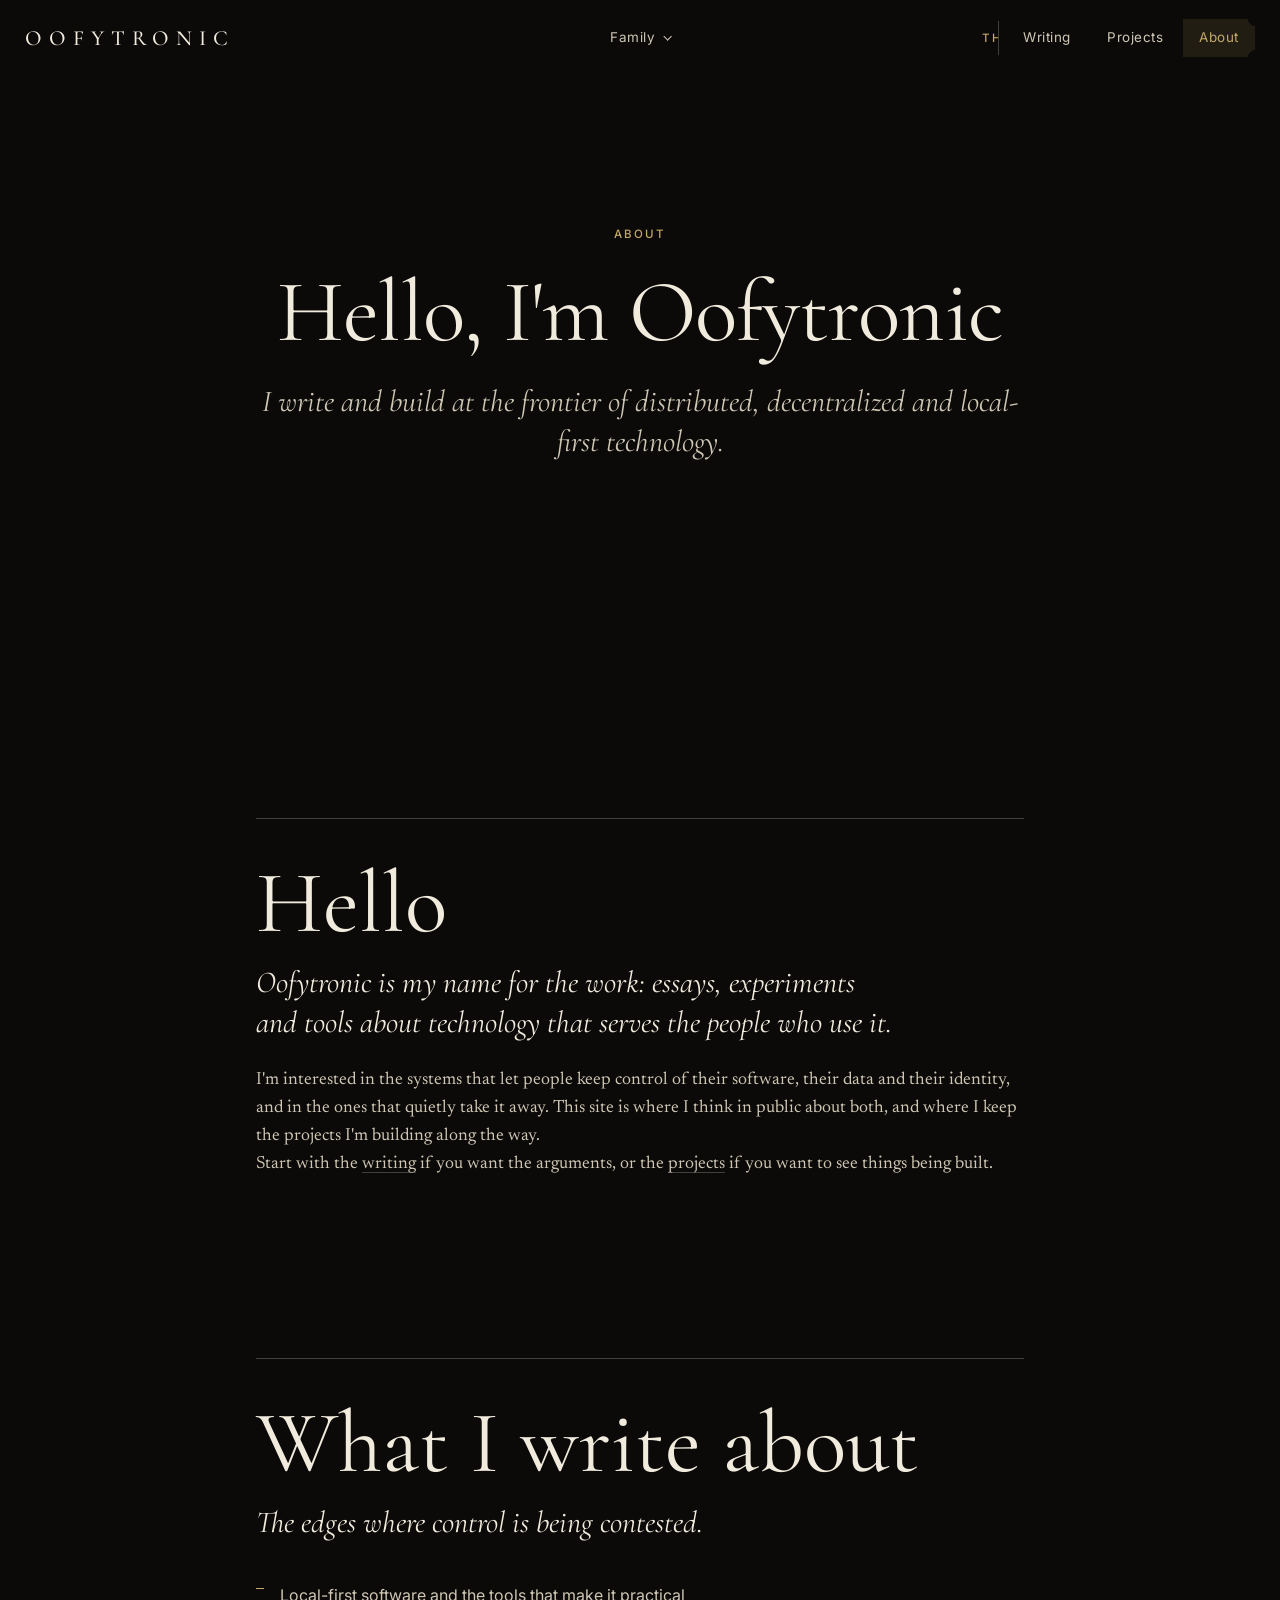
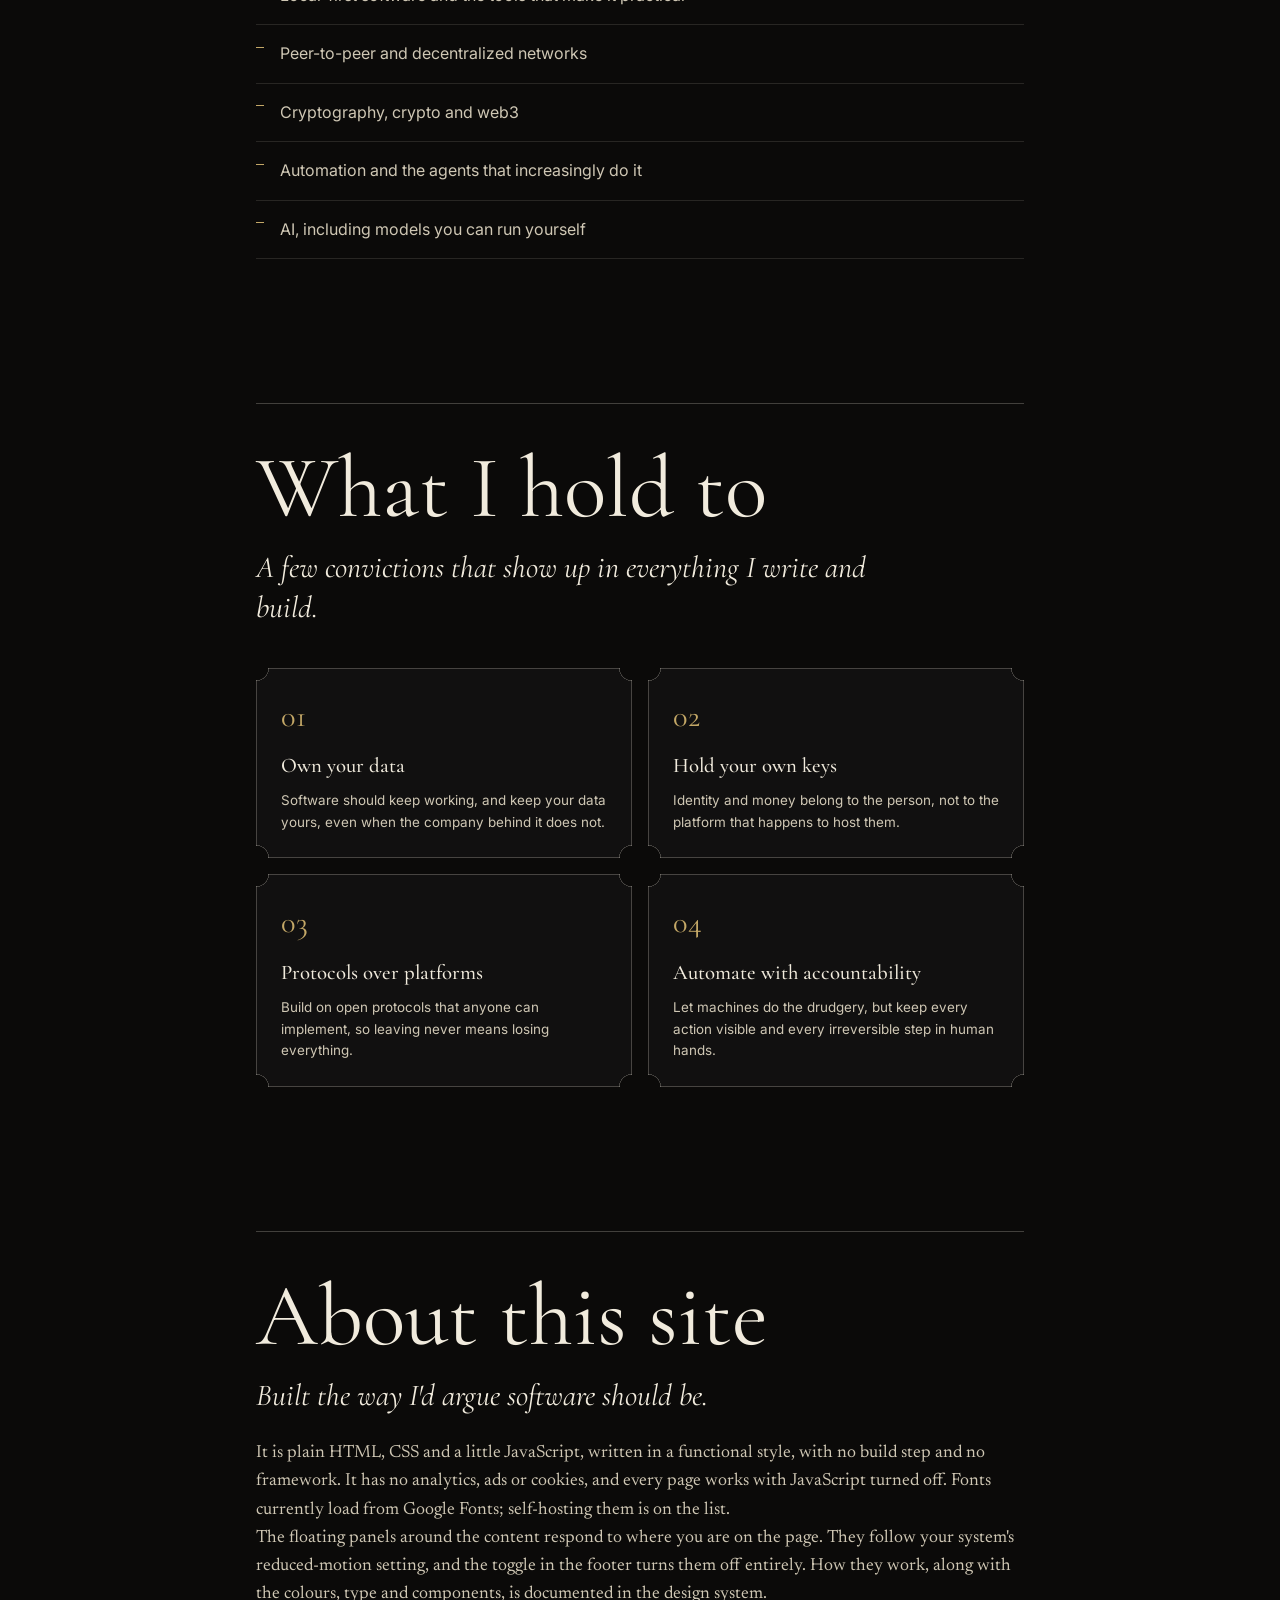
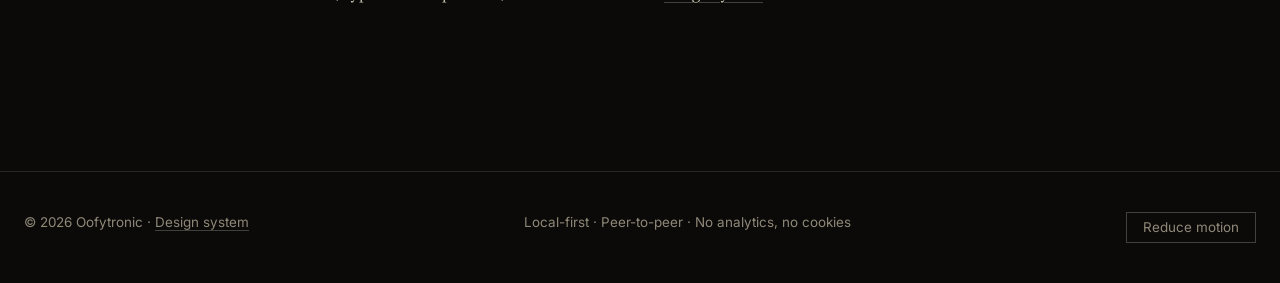
==== about/index.html @ 2a7173e2 "Family island: Feathermode, Airlift and Common Tongue Update the family members to the new structure" ====
<!doctype html>
<html lang="en">
<head>
  <meta charset="utf-8">
  <meta name="viewport" content="width=device-width, initial-scale=1">
  <title>About · Oofytronic</title>
  <meta name="description" content="About Oofytronic: writing and building at the frontier of distributed, decentralized and local-first technology.">
  <meta name="theme-color" content="#0b0a09">
  <link rel="preconnect" href="https://fonts.googleapis.com">
  <link rel="preconnect" href="https://fonts.gstatic.com" crossorigin>
  <link rel="stylesheet" href="../css/style.css">
  <script src="../js/main.js" defer></script>
</head>
<body>
<div class="progress" aria-hidden="true"></div>
<a class="skip-link" href="#main">Skip to content</a>
<header class="site-header">
  <div class="wrap">
    <a class="wordmark" href="../" data-island="wordmark" data-zone="top-left" data-trigger="scrolled"><span class="wordmark__o">O</span><span class="wordmark__rest"><span>ofytronic</span></span></a>
    <details class="family" data-island="family" data-zone="top-center" data-trigger="scrolled">
      <summary class="family__summary"><span>Family</span><span class="family__chevron" aria-hidden="true"></span></summary>
      <div class="family__panel">
        <p class="family__title">The motuALIS family</p>
        <ul class="family__list">
        <li><a class="family__item" href="https://motualis.com" target="_blank" rel="noopener"><span class="family__name">motuALIS</span><span class="family__meta">Parent</span></a></li>
        <li><a class="family__item" href="https://feathermode.com" target="_blank" rel="noopener"><span class="family__name">Feathermode</span><span class="family__meta">Publishing · Preview</span></a></li>
        <li><span class="family__item family__item--soon"><span class="family__name">Airlift</span><span class="family__meta">Distribution · Soon</span></span></li>
        <li><span class="family__item family__item--soon"><span class="family__name">Common Tongue</span><span class="family__meta">Communication · Soon</span></span></li>
        <li><a class="family__item" href="../" aria-current="true"><span class="family__name">Oofytronic</span><span class="family__meta">Blog · You are here</span></a></li>
        </ul>
      </div>
    </details>
    <nav class="island" aria-label="Primary" data-island="nav" data-zone="top-right" data-trigger="scrolled">
      <div class="island__context" aria-hidden="true"><span></span></div>
      <ul>
        <li><a href="../#writing" data-section="writing">Writing</a></li>
        <li><a href="../projects/" data-section="projects">Projects</a></li>
        <li><a href="../about/" data-section="about" aria-current="page">About</a></li>
      </ul>
    </nav>
  </div>
</header>
<main id="main">
<div class="page doc">
  <header class="article__header">
    <span class="eyebrow">About</span>
    <h1 class="article__title">Hello, I'm Oofytronic</h1>
    <p class="article__dek">I write and build at the frontier of distributed, decentralized and local-first technology.</p>
  </header>
  <nav class="toc" aria-label="Contents" data-island="contents" data-zone="left" data-trigger="band" data-target="#about-body" data-dock="flow">
    <p class="toc__title">On this page</p>
    <div class="toc__meter" aria-hidden="true"></div>
    <ol class="toc__list">
      <li><a href="#hello">Hello</a></li>
      <li><a href="#topics">What I write about</a></li>
      <li><a href="#beliefs">What I hold to</a></li>
      <li><a href="#site">About this site</a></li>
    </ol>
  </nav>
  <div id="about-body">
    <section class="doc__section" data-context="Hello" aria-labelledby="hello">
      <h2 id="hello">Hello</h2>
      <p class="doc__lede">Oofytronic is my name for the work: essays, experiments and tools about technology that serves the people who use it.</p>
      <p>I'm interested in the systems that let people keep control of their software, their data and their identity, and in the ones that quietly take it away. This site is where I think in public about both, and where I keep the projects I'm building along the way.</p>
      <p>Start with the <a href="../#writing">writing</a> if you want the arguments, or the <a href="../projects/">projects</a> if you want to see things being built.</p>
    </section>

    <section class="doc__section" data-context="Topics" aria-labelledby="topics">
      <h2 id="topics">What I write about</h2>
      <p class="doc__lede">The edges where control is being contested.</p>
      <ul class="rules">
        <li>Local-first software and the tools that make it practical</li>
        <li>Peer-to-peer and decentralized networks</li>
        <li>Cryptography, crypto and web3</li>
        <li>Automation and the agents that increasingly do it</li>
        <li>AI, including models you can run yourself</li>
      </ul>
    </section>

    <section class="doc__section" data-context="Principles" aria-labelledby="beliefs">
      <h2 id="beliefs">What I hold to</h2>
      <p class="doc__lede">A few convictions that show up in everything I write and build.</p>
      <ol class="principles">
        <li class="principle notched notched--lg"><span class="principle__n" aria-hidden="true">01</span><h3>Own your data</h3><p>Software should keep working, and keep your data yours, even when the company behind it does not.</p></li>
        <li class="principle notched notched--lg"><span class="principle__n" aria-hidden="true">02</span><h3>Hold your own keys</h3><p>Identity and money belong to the person, not to the platform that happens to host them.</p></li>
        <li class="principle notched notched--lg"><span class="principle__n" aria-hidden="true">03</span><h3>Protocols over platforms</h3><p>Build on open protocols that anyone can implement, so leaving never means losing everything.</p></li>
        <li class="principle notched notched--lg"><span class="principle__n" aria-hidden="true">04</span><h3>Automate with accountability</h3><p>Let machines do the drudgery, but keep every action visible and every irreversible step in human hands.</p></li>
      </ol>
    </section>

    <section class="doc__section" data-context="This site" aria-labelledby="site">
      <h2 id="site">About this site</h2>
      <p class="doc__lede">Built the way I'd argue software should be.</p>
      <p>It is plain HTML, CSS and a little JavaScript, written in a functional style, with no build step and no framework. It has no analytics, ads or cookies, and every page works with JavaScript turned off. Fonts currently load from Google Fonts; self-hosting them is on the list.</p>
      <p>The floating panels around the content respond to where you are on the page. They follow your system's reduced-motion setting, and the toggle in the footer turns them off entirely. How they work, along with the colours, type and components, is documented in the <a href="../design-system/">design system</a>.</p>
    </section>
  </div>
</div>
</main>
<footer class="site-footer">
  <div class="wrap">
    <p>© 2026 Oofytronic · <a href="../design-system/">Design system</a></p>
    <p>Local-first · Peer-to-peer · No analytics, no cookies</p>
    <button type="button" class="motion-toggle" data-motion-toggle aria-pressed="false" hidden>Reduce motion</button>
  </div>
</footer>
</body>
</html>
---- css/style.css ----
@import url("tokens.css");
@import url("https://fonts.googleapis.com/css2?family=Cormorant+Garamond:ital,wght@0,400;0,500;0,600;1,400;1,500&family=Inter:wght@400;500;600&family=Newsreader:ital,opsz,wght@0,6..72,400;0,6..72,500;1,6..72,400&display=swap");

/* ---------- Base ---------- */
*, *::before, *::after { box-sizing: border-box; }
html { color-scheme: dark; scroll-behavior: smooth; }
body {
  margin: 0;
  min-height: 100vh;
  font-family: var(--font-ui);
  font-size: var(--step-0);
  line-height: 1.6;
  color: var(--text);
  background: var(--bg);
  -webkit-font-smoothing: antialiased;
}
img, svg { max-width: 100%; display: block; }
a { color: inherit; text-decoration-color: var(--hairline-strong); text-underline-offset: 0.25em; }
a:hover { text-decoration-color: var(--accent); }
:focus-visible { outline: 1px solid var(--accent); outline-offset: 4px; }
::selection { background: var(--brass-600); color: var(--night-950); }
h1, h2, h3, p { margin: 0; }
h1, h2, h3 { text-wrap: balance; }

/* ---------- Notched corners ----------
   Instead of rounding, corners are bitten out as concave quarter-circle arcs.
   A mask cuts the element; ::before strokes the border and the arcs in the same colour (--edge). */
@property --edge { syntax: "<color>"; inherits: true; initial-value: transparent; }

:where(.card, .toc, .next-island, .aside-note, .notched, .wordmark, .island, .family__summary, .family__panel, html[data-motion="full"] .filters) {
  --notch: var(--notch-sm);
  --notch-ring: calc(var(--notch) + 2px);
  /* One opaque layer minus four corner discs. Straight edges never depend on sub-pixel layer sizes. */
  --notch-cut: calc(var(--notch) + 1px);
  mask:
    linear-gradient(#000 0 0),
    radial-gradient(circle at 0 0, #000 var(--notch), #0000 calc(var(--notch) + 0.5px)) 0 0 / var(--notch-cut) var(--notch-cut) no-repeat,
    radial-gradient(circle at 100% 0, #000 var(--notch), #0000 calc(var(--notch) + 0.5px)) 100% 0 / var(--notch-cut) var(--notch-cut) no-repeat,
    radial-gradient(circle at 0 100%, #000 var(--notch), #0000 calc(var(--notch) + 0.5px)) 0 100% / var(--notch-cut) var(--notch-cut) no-repeat,
    radial-gradient(circle at 100% 100%, #000 var(--notch), #0000 calc(var(--notch) + 0.5px)) 100% 100% / var(--notch-cut) var(--notch-cut) no-repeat;
  mask-composite: subtract, add, add, add, add;
}
:where(.card, .toc, .next-island, .aside-note, .notched--lg, .family__panel) { --notch: var(--notch-lg); }
.notched { position: relative; border: 1px solid transparent; --edge: var(--hairline-strong); }
:where(.card, .toc, .next-island, .aside-note, .notched, .wordmark, .island, .family__summary, .family__panel, html[data-motion="full"] .filters)::before {
  content: ""; position: absolute; inset: -1px; z-index: 1; pointer-events: none;
  border: 1px solid var(--edge);
  background:
    radial-gradient(circle at 0 0, #0000 var(--notch), var(--edge) var(--notch), var(--edge) calc(var(--notch) + 1px), #0000 calc(var(--notch) + 1px)) 0 0 / var(--notch-ring) var(--notch-ring) no-repeat,
    radial-gradient(circle at 100% 0, #0000 var(--notch), var(--edge) var(--notch), var(--edge) calc(var(--notch) + 1px), #0000 calc(var(--notch) + 1px)) 100% 0 / var(--notch-ring) var(--notch-ring) no-repeat,
    radial-gradient(circle at 0 100%, #0000 var(--notch), var(--edge) var(--notch), var(--edge) calc(var(--notch) + 1px), #0000 calc(var(--notch) + 1px)) 0 100% / var(--notch-ring) var(--notch-ring) no-repeat,
    radial-gradient(circle at 100% 100%, #0000 var(--notch), var(--edge) var(--notch), var(--edge) calc(var(--notch) + 1px), #0000 calc(var(--notch) + 1px)) 100% 100% / var(--notch-ring) var(--notch-ring) no-repeat;
  background-origin: border-box;
  transition: --edge var(--speed) var(--ease);
}

.wrap { width: min(100% - 2 * var(--space-4), var(--wrap)); margin-inline: auto; }
.visually-hidden { position: absolute; width: 1px; height: 1px; overflow: hidden; clip-path: inset(50%); white-space: nowrap; }
.skip-link { position: absolute; left: var(--space-3); top: -4rem; background: var(--accent); color: var(--night-950); padding: var(--space-2) var(--space-3); z-index: 60; }
.skip-link:focus { top: var(--space-3); }

.eyebrow {
  font-size: var(--step--2); font-weight: 500;
  letter-spacing: var(--track-caps); text-transform: uppercase;
  color: var(--accent);
}

/* ---------- Zones ----------
   Where islands live. An island only names its zone (data-zone); placement is defined here, once.

     top-left   header, left edge      top-right  header, right edge (bottom pill on phones)
     left       left gutter, 70rem up  (in flow below that)
     right      right gutter, 70rem up (bottom pill below that); data-anchor="middle" centres it vertically

   Floating zones act only in dynamic mode, and only on islands that carry data-dock.
   One island per zone is visible at a time: triggers are mutually exclusive on any given page. */
.site-header [data-zone="top-left"] { grid-column: 1; justify-self: start; }
.site-header [data-zone="top-center"] { grid-column: 2; justify-self: center; }
.site-header [data-zone="top-right"] { grid-column: 3; justify-self: end; }

html[data-motion="full"] { --zone-lift: 0px; }
@media (max-width: 40rem) {
  html[data-motion="full"] { --zone-lift: calc(var(--island-h) + var(--space-3)); } /* the nav owns the very bottom */
}

/* Gutter presentation (left, right) */
@media (min-width: 70rem) {
  html[data-motion="full"] :is([data-zone="left"], [data-zone="right"])[data-dock] {
    position: fixed; z-index: 35; margin: 0; width: var(--zone-w); top: var(--zone-top);
    border: 1px solid transparent; --edge: var(--hairline-strong);
    background: color-mix(in srgb, var(--bg) 88%, transparent);
    -webkit-backdrop-filter: blur(14px); backdrop-filter: blur(14px);
    transition: opacity var(--speed) var(--ease), transform var(--speed) var(--ease), visibility var(--speed);
  }
  html[data-motion="full"] [data-zone="left"][data-dock] { left: var(--zone-edge); --zone-away: translateX(-0.75rem); }
  html[data-motion="full"] [data-zone="right"][data-dock] { right: var(--zone-edge); --zone-away: translateX(0.75rem); }
  html[data-motion="full"] [data-zone][data-dock][data-anchor="middle"] { top: 0; bottom: 0; margin-block: auto; height: fit-content; }
  html[data-motion="full"] :is([data-zone="left"], [data-zone="right"])[data-dock="away"] { opacity: 0; visibility: hidden; transform: var(--zone-away); }
}

/* Compact presentation: right becomes a bottom pill; left stays in flow */
@media (max-width: 69.99rem) {
  html[data-motion="full"] [data-zone="right"][data-dock] {
    position: fixed; z-index: 35; margin: 0 auto; left: 0; right: 0; top: auto; width: fit-content;
    max-width: calc(100vw - 2 * var(--space-3));
    bottom: calc(var(--space-3) + env(safe-area-inset-bottom) + var(--zone-lift));
    border: 1px solid transparent; --edge: var(--hairline-strong);
    background: color-mix(in srgb, var(--bg) 88%, transparent);
    -webkit-backdrop-filter: blur(14px); backdrop-filter: blur(14px);
    transition: opacity var(--speed) var(--ease), transform var(--speed) var(--ease), visibility var(--speed);
  }
  html[data-motion="full"] [data-zone="right"][data-dock="away"] { opacity: 0; visibility: hidden; transform: translateY(0.5rem); }
}

/* The header carries three islands; below 52rem the nav drops its context label to make room.
   (.island .island__context is more specific than the base rule further down, which would otherwise win.) */
@media (max-width: 52rem) { .island .island__context { display: none; } }

/* Header zones */
@media (max-width: 40rem) {
  html[data-motion="full"] [data-zone="top-right"] {
    position: fixed; margin: 0 auto; left: 0; right: 0; width: fit-content; max-width: calc(100vw - 2 * var(--space-3));
    bottom: calc(var(--space-3) + env(safe-area-inset-bottom));
    --edge: var(--hairline-strong); padding: var(--space-1);
    background: color-mix(in srgb, var(--bg) 88%, transparent);
    -webkit-backdrop-filter: blur(14px); backdrop-filter: blur(14px);
  }
  html[data-motion="full"] { scroll-padding-bottom: 6rem; }
  html[data-motion="full"] body { padding-bottom: 5rem; }
}
/* ---------- Header ----------
   Baseline: a static header (no JS, or motion reduced).
   Enhancement: html[data-motion="full"] turns the wordmark and nav into
   floating "islands" that respond to scroll (state set in js/main.js). */
.site-header { border-bottom: 1px solid var(--hairline); }
.site-header .wrap {
  display: grid; grid-template-columns: 1fr auto 1fr; align-items: center; gap: var(--space-4);
  padding-block: var(--space-3);
}

.wordmark {
  display: inline-flex; align-items: center;
  height: var(--island-h);
  font-family: var(--font-display); font-weight: 500;
  font-size: 1.35rem; letter-spacing: 0.32em; text-transform: uppercase;
  text-decoration: none;
  position: relative; border: 1px solid transparent; --edge: transparent;
}
.wordmark:focus-visible { outline-offset: -4px; }
.wordmark__rest { display: inline-grid; grid-template-columns: 1fr; }
.wordmark__rest > span { overflow: hidden; min-width: 0; }

.island { position: relative; display: flex; align-items: center; border: 1px solid transparent; --edge: transparent; }
.island__context { display: grid; grid-template-columns: 0fr; visibility: hidden; margin: 0; }
.island__context > span {
  overflow: hidden; min-width: 0; max-width: min(18rem, 46vw);
  white-space: nowrap; text-overflow: ellipsis;
  font-size: var(--step--2); font-weight: 500; letter-spacing: var(--track-caps); text-transform: uppercase;
  color: var(--accent);
  padding: var(--space-2) var(--space-3) var(--space-2) 0; margin-left: var(--space-3); margin-right: var(--space-2);
  border-right: 1px solid var(--hairline-strong);
}
.island ul { list-style: none; display: flex; gap: var(--space-1); margin: 0; padding: 0; }
.island li a {
  display: block; padding: var(--space-2) var(--space-3);
  font-size: var(--step--1); letter-spacing: 0.04em; color: var(--text-soft);
  text-decoration: none; transition: color var(--speed), background var(--speed);
}
.island li a:hover { color: var(--text); }
.island li a:focus-visible { outline-offset: -3px; }
.island li a[aria-current] { color: var(--accent); background: color-mix(in srgb, var(--accent) 12%, transparent); }

/* Dynamic mode */
html[data-motion="full"] { scroll-padding-top: calc(var(--header-h) + var(--space-3)); }
html[data-motion="full"] .site-header {
  position: fixed; inset: 0 0 auto 0; z-index: 40;
  border-bottom: 0; pointer-events: none;
}
html[data-motion="full"] .site-header .wrap > * { pointer-events: auto; }
html[data-motion="full"] main { padding-top: var(--header-h); }

html[data-motion="full"] .wordmark,
html[data-motion="full"] .island,
html[data-motion="full"] .wordmark__rest,
html[data-motion="full"] .island__context {
  transition:
    background var(--speed) var(--ease), border-color var(--speed) var(--ease),
    padding var(--speed) var(--ease), letter-spacing var(--speed) var(--ease),
    grid-template-columns var(--speed) var(--ease), visibility var(--speed);
}
html[data-motion="full"][data-scrolled] .wordmark {
  min-width: var(--island-h); justify-content: center; letter-spacing: 0;
  --edge: var(--hairline-strong);
  background: color-mix(in srgb, var(--bg) 88%, transparent);
  -webkit-backdrop-filter: blur(14px); backdrop-filter: blur(14px);
}
html[data-motion="full"][data-scrolled] .wordmark__rest { grid-template-columns: 0fr; }
html[data-motion="full"][data-scrolled] .island {
  padding: var(--space-1);
  --edge: var(--hairline-strong);
  background: color-mix(in srgb, var(--bg) 88%, transparent);
  -webkit-backdrop-filter: blur(14px); backdrop-filter: blur(14px);
}
html[data-motion="full"][data-scrolled][data-context-open] .island__context { grid-template-columns: 1fr; visibility: visible; }

@supports not (backdrop-filter: blur(1px)) {
  html[data-motion="full"][data-scrolled] .wordmark,
  html[data-motion="full"][data-scrolled] .island,
  html[data-motion="full"] [data-zone][data-dock] { background: var(--bg); }
}

/* ---------- Family island ----------
   Lists every member of the motuALIS family and marks the current one. A <details>, so it works with no
   JavaScript; js/main.js only adds close-on-outside-click and Escape. Zone: top-center. */
.family { position: relative; --family-w: min(21rem, calc(100vw - 2 * var(--space-3))); }
.family__summary {
  list-style: none; display: inline-flex; align-items: center; gap: var(--space-2);
  height: var(--island-h); padding: 0 var(--space-3); cursor: pointer;
  font-size: var(--step--1); letter-spacing: 0.04em; color: var(--text-soft);
  position: relative; border: 1px solid transparent; --edge: transparent;
  transition: color var(--speed), background var(--speed) var(--ease);
}
.family__summary::-webkit-details-marker { display: none; }
.family__summary:hover, .family[open] > .family__summary { color: var(--text); }
.family__summary:focus-visible { outline-offset: -3px; }
.family__chevron { width: 0.4rem; height: 0.4rem; border-right: 1px solid currentColor; border-bottom: 1px solid currentColor; transform: rotate(45deg) translateY(-2px); transition: transform var(--speed) var(--ease); }
.family[open] .family__chevron { transform: rotate(225deg) translateY(-2px); }
html[data-motion="full"][data-scrolled] .family__summary {
  --edge: var(--hairline-strong);
  background: color-mix(in srgb, var(--bg) 88%, transparent);
  -webkit-backdrop-filter: blur(14px); backdrop-filter: blur(14px);
}
.family__panel {
  position: absolute; z-index: 45; top: calc(100% + var(--space-2)); left: 50%; margin-left: calc(var(--family-w) / -2); width: var(--family-w);
  padding: var(--space-2); background: var(--surface); border: 1px solid transparent; --edge: var(--hairline-strong);
}
.family__title { font-size: var(--step--2); font-weight: 500; letter-spacing: var(--track-caps); text-transform: uppercase; color: var(--accent); padding: var(--space-2) var(--space-3); margin: 0; }
.family__list { list-style: none; margin: 0; padding: 0; display: grid; gap: 2px; }
.family__item { display: grid; gap: 2px; padding: var(--space-2) var(--space-3); color: var(--text-soft); text-decoration: none; }
a.family__item:hover, a.family__item:focus-visible { background: var(--surface-hover); color: var(--text); }
a.family__item:focus-visible { outline-offset: -3px; }
.family__name { font-family: var(--font-display); font-size: var(--step-1); line-height: 1.2; color: var(--text); }
.family__meta { font-size: var(--step--2); letter-spacing: var(--track-caps); text-transform: uppercase; color: var(--text-muted); }
.family__item[aria-current] { background: color-mix(in srgb, var(--accent) 12%, transparent); }
.family__item[aria-current] .family__meta { color: var(--accent); }
.family__item--soon .family__name { color: var(--text-soft); }

/* ---------- Hero ---------- */
.hero { position: relative; overflow: hidden; display: grid; align-content: center; min-height: min(80svh, 48rem); padding-block: var(--space-7) var(--space-6); text-align: center; }
.hero__arcade {
  position: absolute; inset: auto 0 0 0; height: 70%; width: 100%; z-index: 0;
  mask-image: linear-gradient(to top, #000 0%, transparent 85%);
  -webkit-mask-image: linear-gradient(to top, #000 0%, transparent 85%);
}
.hero .wrap { position: relative; z-index: 1; }
.hero h1 {
  font-family: var(--font-display); font-weight: 400;
  font-size: var(--step-4); line-height: 1.02; letter-spacing: -0.01em;
  max-width: 16ch; margin: var(--space-3) auto var(--space-4);
}
.hero h1 em { font-style: italic; color: var(--accent); }
.hero p.lede { max-width: 38rem; margin-inline: auto; color: var(--text-soft); font-size: var(--step-1); }

/* ---------- Index ---------- */
.index { padding: var(--space-5) var(--gutter) var(--section-space); }
.index__head {
  display: flex; flex-wrap: wrap; align-items: baseline; justify-content: space-between; gap: var(--space-3);
  border-top: 1px solid var(--hairline-strong); padding-top: var(--space-4); margin-bottom: var(--space-5);
}
.index__head h2 { font-family: var(--font-display); font-weight: 500; font-size: var(--step-2); }
.filters-slot { flex: 1 1 20rem; display: flex; justify-content: flex-end; align-items: center; }
.filters { display: flex; align-items: center; }
.filters__group { display: flex; flex-wrap: wrap; gap: var(--space-1) var(--space-4); }
.filters button {
  font: inherit; font-size: var(--step--1); letter-spacing: 0.04em; white-space: nowrap;
  background: none; border: 0; border-bottom: 1px solid transparent;
  color: var(--text-muted); padding: var(--space-1) 0; cursor: pointer;
  transition: color var(--speed), border-color var(--speed), background var(--speed);
}
.filters button:hover { color: var(--text); }
.filters button[aria-pressed="true"] { color: var(--text); border-bottom-color: var(--accent); }
/* The count is a live region for everyone; it is only shown visually while docked. */
.filters__count {
  position: absolute; width: 1px; height: 1px; overflow: hidden; clip-path: inset(50%); white-space: nowrap; margin: 0;
}

/* Filters island: placement comes from its zone (see Zones). Only its internals live here. */
html[data-motion="full"] .filters-slot { display: contents; }
html[data-motion="full"] .filters { align-items: stretch; }
html[data-motion="full"] .filters button { text-align: left; padding: var(--space-2) var(--space-3); border-bottom-color: transparent; }
html[data-motion="full"] .filters button[aria-pressed="true"] { color: var(--accent); background: color-mix(in srgb, var(--accent) 12%, transparent); }
html[data-motion="full"] .filters button:focus-visible { outline-offset: -3px; }
@media (min-width: 70rem) {
  /* Gutter: a vertical list under a count */
  html[data-motion="full"] .filters { flex-direction: column; padding: var(--space-2); }
  html[data-motion="full"] .filters__group { flex-direction: column; flex-wrap: nowrap; gap: 2px; }
  html[data-motion="full"] .filters__count {
    position: static; width: auto; height: auto; overflow: visible; clip-path: none; order: -1;
    margin: 0 0 var(--space-2); padding: var(--space-1) var(--space-3) var(--space-2);
    border-bottom: 1px solid var(--hairline-strong);
    font-size: var(--step--2); font-weight: 500; letter-spacing: var(--track-caps); text-transform: uppercase; color: var(--accent);
  }
}
@media (max-width: 69.99rem) {
  /* Bottom pill: one row, scrolling sideways if needed; the count stays for screen readers only */
  html[data-motion="full"] .filters { flex-direction: row; padding: var(--space-1); }
  html[data-motion="full"] .filters__group { flex-direction: row; overflow-x: auto; scrollbar-width: none; }
  html[data-motion="full"] .filters__count { position: absolute; width: 1px; height: 1px; overflow: hidden; clip-path: inset(50%); border: 0; margin: 0; padding: 0; }
}

/* ---------- Cards ---------- */
.card-grid {
  list-style: none; margin: 0; padding: 0;
  display: grid; gap: var(--space-4);
  grid-template-columns: repeat(auto-fit, minmax(min(100%, 20rem), 1fr));
}
.card-grid > li[hidden] { display: none; }
@media (min-width: 52rem) {
  .card-grid > .card-grid__featured { grid-column: 1 / -1; }
}
@media (min-width: 72rem) or ((min-width: 52rem) and (max-width: 69.99rem)) {
  .card-grid { grid-template-columns: repeat(2, 1fr); }
}
.card {
  position: relative; height: 100%;
  display: flex; flex-direction: column; gap: var(--space-3);
  padding: var(--space-5);
  background: var(--surface);
  border: 1px solid transparent; --edge: var(--hairline);
  transition: border-color var(--speed) var(--ease), background var(--speed) var(--ease);
}
.card:hover, .card:focus-within { --edge: var(--accent); background: var(--surface-hover); }
.card__top { display: flex; justify-content: space-between; align-items: baseline; gap: var(--space-3); }
.card__tags { list-style: none; display: flex; flex-wrap: wrap; gap: var(--space-1) var(--space-3); padding: 0; margin: 0; }
.card__tags li { font-size: var(--step--2); font-weight: 500; letter-spacing: var(--track-caps); text-transform: uppercase; color: var(--accent); }
.card__index { font-family: var(--font-display); font-size: var(--step-1); color: var(--text-muted); font-variant-numeric: lining-nums; }
.card__title { font-family: var(--font-display); font-weight: 500; font-size: var(--step-2); line-height: 1.12; }
.card__title a { text-decoration: none; }
.card__title a::after { content: ""; position: absolute; inset: 0; } /* whole card is the link */
.card__excerpt { color: var(--text-soft); flex: 1; max-width: 46ch; }
.card__meta { display: flex; gap: var(--space-3); font-size: var(--step--1); color: var(--text-muted); }
.card__meta > * + *::before { content: "·"; margin-right: var(--space-3); }

.card-grid__featured .card { padding: var(--space-6) var(--space-5); }
.card-grid__featured .card__title { font-size: var(--step-3); max-width: 20ch; }
.card-grid__featured .card__excerpt { font-size: var(--step-1); }

/* ---------- About ---------- */
.about {
  background: linear-gradient(var(--hairline), var(--hairline)) no-repeat var(--gutter) 0 / calc(100% - 2 * var(--gutter)) 1px; /* rule aligned to the content column */
  padding: var(--section-space) var(--gutter); display: grid; align-content: start; gap: var(--space-4); }
html[data-motion="full"] .about { min-height: 80svh; }
@media (min-width: 52rem) { .about { grid-template-columns: 1fr 2fr; } }
.about h2 { font-family: var(--font-display); font-weight: 500; font-size: var(--step-2); }
.about p { color: var(--text-soft); font-size: var(--step-1); max-width: 40rem; }

/* ---------- Footer ---------- */
.site-footer { border-top: 1px solid var(--hairline); padding-block: var(--space-5); color: var(--text-muted); font-size: var(--step--1); }
.site-footer .wrap { display: flex; flex-wrap: wrap; justify-content: space-between; gap: var(--space-2) var(--space-4); }
.site-footer p { margin: 0; }
.motion-toggle {
  font: inherit; color: var(--text-muted); background: none; cursor: pointer;
  border: 1px solid var(--hairline-strong); border-radius: 0; padding: var(--space-1) var(--space-3);
}
.motion-toggle:hover { color: var(--text); border-color: var(--accent); }
.motion-toggle[aria-pressed="true"] { color: var(--accent); border-color: var(--accent); }

/* ---------- Article ---------- */
.progress {
  position: fixed; inset: 0 0 auto 0; height: 2px; z-index: 50;
  background: var(--accent);
  transform-origin: left; transform: scaleX(var(--progress, 0));
}
.article { padding-block: var(--space-6) var(--section-space); }
.article__header { max-width: 48rem; margin: 0 auto var(--space-6); text-align: center; }
.article__header .eyebrow { display: block; margin-bottom: var(--space-4); }
.article__title { font-family: var(--font-display); font-weight: 400; font-size: var(--step-4); line-height: 1.04; letter-spacing: -0.01em; margin-bottom: var(--space-4); }
.article__dek { font-family: var(--font-display); font-style: italic; font-size: var(--step-2); line-height: 1.3; color: var(--text-soft); margin-bottom: var(--space-4); }
.article__byline {
  display: flex; justify-content: center; flex-wrap: wrap; gap: var(--space-1) var(--space-4);
  font-size: var(--step--1); color: var(--text-muted);
  border-top: 1px solid var(--hairline); padding-top: var(--space-3);
}
.article__body { max-width: var(--measure); margin-inline: auto; font-family: var(--font-text); font-size: 1.22rem; line-height: 1.7; color: var(--text-soft); }
.article__body p { margin-bottom: var(--space-4); }
.article__body strong { color: var(--text); font-weight: 500; }
.article__body h2 { font-family: var(--font-display); font-weight: 500; font-size: var(--step-3); line-height: 1.1; color: var(--text); margin: var(--section-space) 0 var(--space-3); }
.article__body ul, .article__body ol { padding-left: 1.3em; margin: 0 0 var(--space-4); }
.article__body li { margin-bottom: var(--space-2); }
.article__body li::marker { color: var(--accent); }
.article__body blockquote {
  margin: var(--space-5) calc(-1 * var(--space-4)); padding: var(--space-2) var(--space-4);
  border-left: 1px solid var(--accent);
  font-family: var(--font-display); font-style: italic; font-size: var(--step-3); line-height: 1.2; color: var(--text);
}
.article__body blockquote p { margin: 0; }
.article__body blockquote footer { font-family: var(--font-ui); font-style: normal; font-size: var(--step--2); letter-spacing: var(--track-caps); text-transform: uppercase; color: var(--text-muted); margin-top: var(--space-3); }
.article__body code { font-family: var(--font-mono); font-size: 0.8em; background: var(--night-800); padding: 0.1em 0.4em; border-radius: var(--radius); }
.article__body pre { overflow-x: auto; background: var(--night-900); border: 1px solid var(--hairline); padding: var(--space-4); margin: 0 0 var(--space-4); }
.article__body pre code { background: none; padding: 0; font-size: 0.82rem; line-height: 1.6; color: var(--text-soft); }
.aside-note { margin: var(--space-5) 0; padding: var(--space-4); position: relative; border: 1px solid transparent; --edge: var(--hairline-strong); font-family: var(--font-ui); font-size: var(--step--1); line-height: 1.6; }
.aside-note strong { display: block; font-size: var(--step--2); font-weight: 500; letter-spacing: var(--track-caps); text-transform: uppercase; color: var(--accent); margin-bottom: var(--space-1); }
.article__footer { max-width: var(--measure); margin: var(--space-6) auto 0; border-top: 1px solid var(--hairline); padding-top: var(--space-4); font-size: var(--step--1); }
.article__footer a { color: var(--text-soft); text-decoration: none; }
.article__footer a:hover { color: var(--accent); }

/* ---------- Article islands: contents and next essay ----------
   Static: ordinary in-flow blocks. Dynamic: placed by their zone (see Zones); only internals live here. */
.toc, .next-island {
  max-width: var(--measure); margin: 0 auto var(--space-6); padding: var(--space-4);
  position: relative; border: 1px solid transparent; --edge: var(--hairline);
}
.toc__title, .next-island__label { font-size: var(--step--2); font-weight: 500; letter-spacing: var(--track-caps); text-transform: uppercase; color: var(--accent); margin-bottom: var(--space-2); }
.toc__meter { display: none; }
.toc__list { list-style: none; margin: 0; padding: 0; }
.toc__list a { display: block; padding: var(--space-1) 0; color: var(--text-soft); text-decoration: none; transition: color var(--speed), background var(--speed); }
.toc__list a:hover, .toc__list a[aria-current] { color: var(--accent); }
.next-island { margin-top: var(--space-6); }
.next-island:hover, .next-island:focus-within { --edge: var(--accent); }
.next-island__link { font-family: var(--font-display); font-size: var(--step-2); line-height: 1.15; color: var(--text); text-decoration: none; display: block; }
.next-island__link::after { content: " →"; color: var(--accent); }
.next-island__link::before { content: ""; position: absolute; inset: 0; } /* whole island is the link */

html[data-motion="full"] .article__header { display: grid; align-content: center; min-height: min(62svh, 36rem); margin-bottom: var(--space-5); }

@media (min-width: 70rem) {
  html[data-motion="full"] .next-island { padding: var(--space-3) var(--space-4); }
  html[data-motion="full"] .next-island__link { font-size: var(--step-1); }
  html[data-motion="full"] .toc { padding: var(--space-2); }
  html[data-motion="full"] .toc__title { padding: var(--space-1) var(--space-3) 0; margin: 0; }
  html[data-motion="full"] .toc__meter { display: block; height: 1px; margin: var(--space-2) var(--space-3); background: var(--hairline-strong); position: relative; }
  html[data-motion="full"] .toc__meter::after { content: ""; position: absolute; inset: -0.5px 0; background: var(--accent); transform-origin: left; transform: scaleX(var(--progress, 0)); }
  html[data-motion="full"] .toc__list a { padding: var(--space-2) var(--space-3); font-size: var(--step--1); line-height: 1.35; }
  html[data-motion="full"] .toc__list a[aria-current] { background: color-mix(in srgb, var(--accent) 12%, transparent); }
  html[data-motion="full"] .toc__list a:focus-visible { outline-offset: -3px; }
}
@media (max-width: 69.99rem) {
  html[data-motion="full"] .next-island { display: flex; align-items: baseline; gap: var(--space-3); padding: var(--space-2) var(--space-4); }
  html[data-motion="full"] .next-island__label { margin: 0; white-space: nowrap; }
  html[data-motion="full"] .next-island__link { font-size: var(--step-0); white-space: nowrap; overflow: hidden; text-overflow: ellipsis; }
}

@media (max-width: 40rem) {
  html:not([data-motion="full"]) .site-header .wrap { grid-template-columns: 1fr; gap: var(--space-3); }
  html:not([data-motion="full"]) .site-header [data-zone] { grid-column: 1; justify-self: start; }
  .hero { padding-block: var(--space-6) var(--space-5); }
  .card, .card-grid__featured .card { padding: var(--space-4); }
  .article__body blockquote { margin-inline: 0; }
}
@media (prefers-reduced-motion: reduce), (update: slow) {
  html { scroll-behavior: auto; }
  * { transition: none !important; }
}
html[data-motion="reduced"] { scroll-behavior: auto; }
html[data-motion="reduced"] * { transition: none !important; }


/* ---------- Home: project rows ---------- */
.more { font-size: var(--step--1); color: var(--text-soft); text-decoration: none; letter-spacing: 0.04em; }
.more:hover { color: var(--accent); }
.project-rows { list-style: none; margin: 0; padding: 0; border-top: 1px solid var(--hairline); }
.project-row {
  position: relative; display: grid; gap: var(--space-2) var(--space-5);
  padding: var(--space-5) var(--space-3); border-bottom: 1px solid var(--hairline);
  transition: background var(--speed) var(--ease);
}
@media (min-width: 52rem) { .project-row { grid-template-columns: 1fr auto; align-items: center; } }
.project-row:hover, .project-row:focus-within { background: var(--surface-hover); }
.project-row__name { font-family: var(--font-display); font-weight: 500; font-size: var(--step-3); line-height: 1.05; margin-bottom: var(--space-1); }
.project-row__name a { text-decoration: none; transition: color var(--speed); }
.project-row__name a::after { content: ""; position: absolute; inset: 0; } /* whole row is the link */
.project-row:hover .project-row__name a, .project-row:focus-within .project-row__name a { color: var(--accent); }
.project-row__blurb { color: var(--text-soft); max-width: 46ch; }
.project-row__meta { display: grid; gap: var(--space-1); font-size: var(--step--1); color: var(--text-muted); }
@media (min-width: 52rem) { .project-row__meta { text-align: right; justify-items: end; } }
.status { display: inline-flex; align-items: center; gap: var(--space-2); font-size: var(--step--2); font-weight: 500; letter-spacing: var(--track-caps); text-transform: uppercase; color: var(--text-soft); }
.status::before { content: ""; width: 0.5rem; height: 0.5rem; background: var(--stone-500); }
.status[data-status="prototype"] { color: var(--accent); }
.status[data-status="prototype"]::before { background: var(--accent); }
.status[data-status="research"]::before { background: var(--cream-300); }
.status-demo { display: flex; flex-wrap: wrap; gap: var(--space-4); }

/* ---------- Pages: shared frame for projects & design system ---------- */
.page { width: min(100% - 2 * var(--space-4), var(--measure-wide)); margin-inline: auto; padding-bottom: var(--section-space); }
@media (min-width: 70rem) {
  /* keep clear of the gutter zones */
  .page { width: min(var(--measure-wide), 100% - 2 * (var(--zone-w) + var(--space-5))); }
}

/* ---------- Projects page ---------- */
.project { padding-block: var(--section-space); border-top: 1px solid var(--hairline); }
html[data-motion="full"] .project { min-height: 70svh; }
.project .eyebrow { margin-bottom: var(--space-3); }
.project h2 { font-family: var(--font-display); font-weight: 400; font-size: var(--step-4); line-height: 1; margin-bottom: var(--space-4); text-wrap: balance; }

.project p { font-family: var(--font-text); font-size: 1.15rem; color: var(--text-soft); margin-bottom: var(--space-3); max-width: var(--measure); }
.project .project__blurb { font-family: var(--font-display); font-style: italic; font-size: var(--step-2); line-height: 1.3; color: var(--text); }
.project .eyebrow { font-family: var(--font-ui); }
.facts { margin: var(--space-5) 0 0; display: grid; gap: 0; border-top: 1px solid var(--hairline); }
.facts > div { display: grid; gap: var(--space-1) var(--space-4); padding: var(--space-3) 0; border-bottom: 1px solid var(--hairline); }
@media (min-width: 40rem) { .facts > div { grid-template-columns: 9rem 1fr; } }
.facts dt { font-size: var(--step--2); font-weight: 500; letter-spacing: var(--track-caps); text-transform: uppercase; color: var(--accent); align-self: center; }
.facts dd { margin: 0; color: var(--text-soft); }
.facts a { color: var(--text); }

/* ---------- Design system page ---------- */
.doc__section { padding-block: var(--section-space) 0; }
html[data-motion="full"] .doc__section { min-height: 60svh; }
.doc h2 { font-family: var(--font-display); font-weight: 400; font-size: var(--step-4); line-height: 1; margin-bottom: var(--space-3); border-top: 1px solid var(--hairline-strong); padding-top: var(--space-5); }
.doc h3 { font-size: var(--step--1); font-weight: 500; letter-spacing: var(--track-caps); text-transform: uppercase; color: var(--accent); margin: var(--space-6) 0 var(--space-3); }
.doc__section p { font-family: var(--font-text); font-size: 1.1rem; color: var(--text-soft); }
.doc__section .doc__lede { font-family: var(--font-display); font-style: italic; font-size: var(--step-2); line-height: 1.3; color: var(--text); max-width: 40rem; margin-bottom: var(--space-4); }
.doc code { font-family: var(--font-mono); font-size: 0.82em; color: var(--text); }
.doc pre { overflow-x: auto; background: var(--night-900); border: 1px solid var(--hairline); padding: var(--space-4); margin: var(--space-3) 0 var(--space-4); }
.doc pre code { font-size: 0.8rem; line-height: 1.6; color: var(--text-soft); }
.doc ul, .doc ol { margin: 0; padding: 0; }

.principles { list-style: none; display: grid; gap: var(--space-3); grid-template-columns: repeat(auto-fit, minmax(16rem, 1fr)); margin-top: var(--space-5) !important; }
.principle { padding: var(--space-4); background: var(--surface); }
.principle__n { font-family: var(--font-display); font-size: var(--step-2); color: var(--accent); display: block; }
.principle h3 { font-family: var(--font-display); font-weight: 500; font-size: var(--step-1); letter-spacing: 0; text-transform: none; color: var(--text); margin: var(--space-2) 0; }
.doc__section .principle p { font-family: var(--font-ui); font-size: var(--step--1); line-height: 1.6; }

.zone-map {
  --edge: var(--hairline-strong);
  display: grid; gap: var(--space-2); padding: var(--space-4); margin: 0 0 var(--space-4);
  grid-template: "tl tc tr" auto "gl main gr" minmax(11rem, 1fr) "bl bc br" auto / 7.5rem 1fr 7.5rem;
  background: var(--surface);
}
.zone { min-width: 0; padding: var(--space-2) var(--space-3); display: grid; align-content: center; gap: 2px; font-size: var(--step--2); color: var(--text-muted); background: var(--bg); --edge: var(--accent); }
.zone b { font-weight: 500; color: var(--accent); letter-spacing: 0.04em; font-size: var(--step--1); }
@media (max-width: 40rem) {
  .zone-map { grid-template-columns: minmax(0, 5.5rem) minmax(0, 1fr) minmax(0, 5.5rem); padding: var(--space-3); }
  .zone { padding: var(--space-2); }
}
.zone--tl { grid-area: tl; justify-self: start; } .zone--tc { grid-area: tc; justify-self: center; } .zone--tr { grid-area: tr; justify-self: end; }
.zone--gl { grid-area: gl; align-self: start; } .zone--gr { grid-area: gr; align-self: start; gap: var(--space-2); }
.zone--bc { grid-area: bc; justify-self: center; }
.zone--main { grid-area: main; display: grid; align-content: center; gap: var(--space-2); background: none; padding: 0 var(--space-3); }
.zone--main span { text-transform: uppercase; letter-spacing: var(--track-caps); }
.zone--main i { display: block; height: 6px; background: var(--hairline-strong); }
.zone--main i:nth-of-type(2) { width: 82%; } .zone--main i:nth-of-type(3) { width: 64%; }

.states { list-style: none; display: grid; gap: var(--space-3); grid-template-columns: repeat(auto-fit, minmax(14rem, 1fr)); }
.states li { padding: var(--space-3) var(--space-4); }
.states code { color: var(--accent); }
.doc__section .states p { font-family: var(--font-ui); font-size: var(--step--1); margin-top: var(--space-1); }

.table-wrap { overflow-x: auto; margin-bottom: var(--space-3); }
.doc table { width: 100%; border-collapse: collapse; font-size: var(--step--1); }
.doc th, .doc td { text-align: left; padding: var(--space-3) var(--space-3) var(--space-3) 0; border-bottom: 1px solid var(--hairline); vertical-align: top; color: var(--text-soft); }
.doc thead th { font-size: var(--step--2); font-weight: 500; letter-spacing: var(--track-caps); text-transform: uppercase; color: var(--text-muted); }
.doc tbody th { font-weight: 500; color: var(--text); white-space: nowrap; }
.rules { list-style: none; }
.rules li { padding: var(--space-3) 0 var(--space-3) var(--space-4); border-bottom: 1px solid var(--hairline); position: relative; color: var(--text-soft); }
.rules li::before { content: ""; position: absolute; left: 0; top: 1.35em; width: 0.5rem; height: 1px; background: var(--accent); }

.swatches { list-style: none; display: grid; gap: var(--space-3); grid-template-columns: repeat(auto-fill, minmax(10rem, 1fr)); }
.swatch { display: grid; gap: var(--space-1); font-size: var(--step--1); }
.swatch__chip { height: 4rem; background: var(--c); border: 1px solid var(--hairline-strong); }
.swatch__value, .tokens span, .scale span:last-child, .space-bars span:last-child, .notch-demo span { color: var(--text-muted); font-size: var(--step--2); overflow-wrap: anywhere; }
.faces { list-style: none; display: grid; gap: var(--space-4); }
.doc__section .faces__sample { font-size: var(--step-3); line-height: 1.1; color: var(--text); }
.doc__section .faces li p:last-child { font-family: var(--font-ui); font-size: var(--step--1); color: var(--text-muted); }
.scale { list-style: none; border-top: 1px solid var(--hairline); }
.scale li { display: grid; grid-template-columns: 1fr auto auto; align-items: baseline; gap: var(--space-4); padding: var(--space-3) 0; border-bottom: 1px solid var(--hairline); }
.scale__sample { font-family: var(--font-display); color: var(--text); line-height: 1.1; }
.scale li:nth-child(n+5) .scale__sample { font-family: var(--font-ui); }
.space-bars { list-style: none; display: grid; gap: var(--space-2); }
.space-bars li { display: grid; grid-template-columns: 6rem auto 1fr; align-items: center; gap: var(--space-3); }
.space-bars__bar { display: block; height: 0.75rem; background: var(--accent); }
.notch-demo { display: grid; gap: var(--space-4); grid-template-columns: repeat(auto-fit, minmax(12rem, 1fr)); }
.notch-demo > div { display: grid; gap: var(--space-1); padding: var(--space-5) var(--space-4); background: var(--surface); }
.tokens { list-style: none; border-top: 1px solid var(--hairline); }
.tokens li { display: flex; justify-content: space-between; gap: var(--space-4); padding: var(--space-3) 0; border-bottom: 1px solid var(--hairline); }
.demo-quote { margin: 0; padding: var(--space-2) var(--space-4); border-left: 1px solid var(--accent); font-family: var(--font-display); font-style: italic; font-size: var(--step-3); line-height: 1.2; }
.doc__section .demo-quote p { font-family: var(--font-display); font-size: inherit; color: var(--text); }
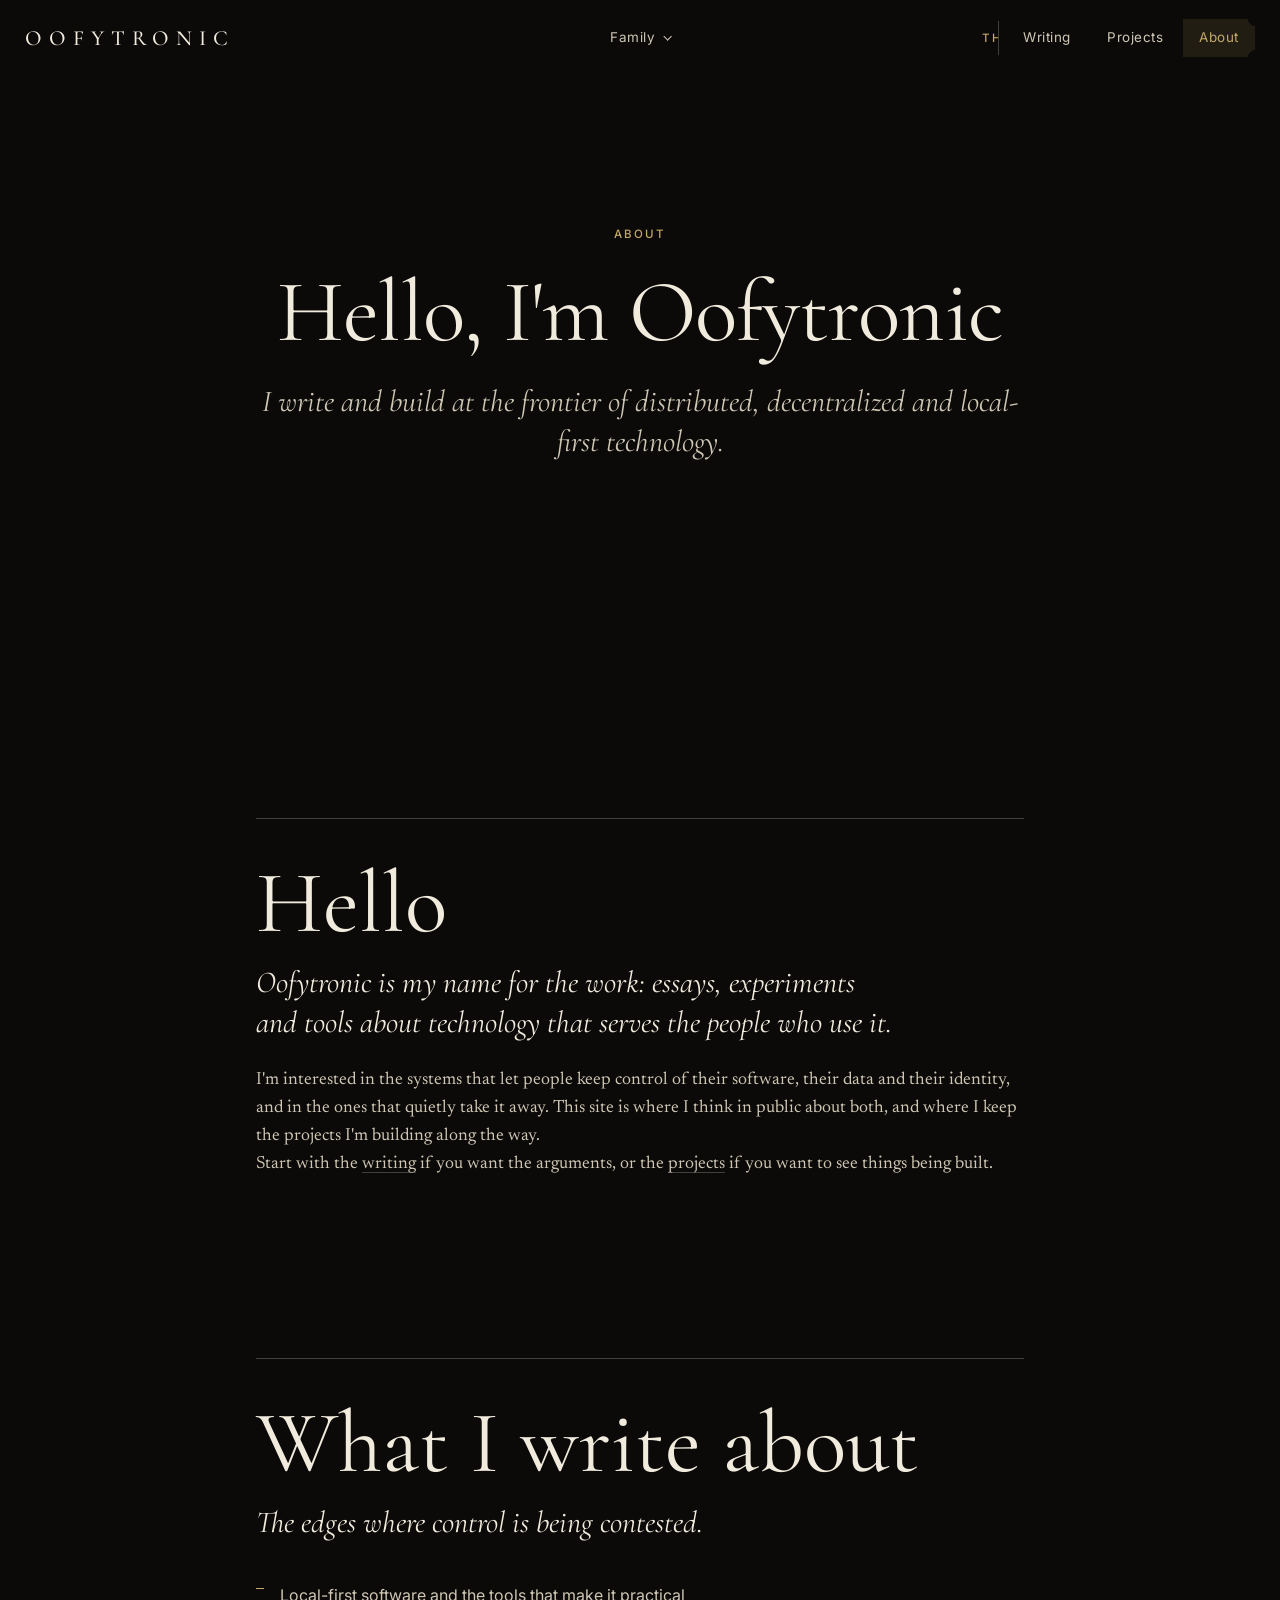
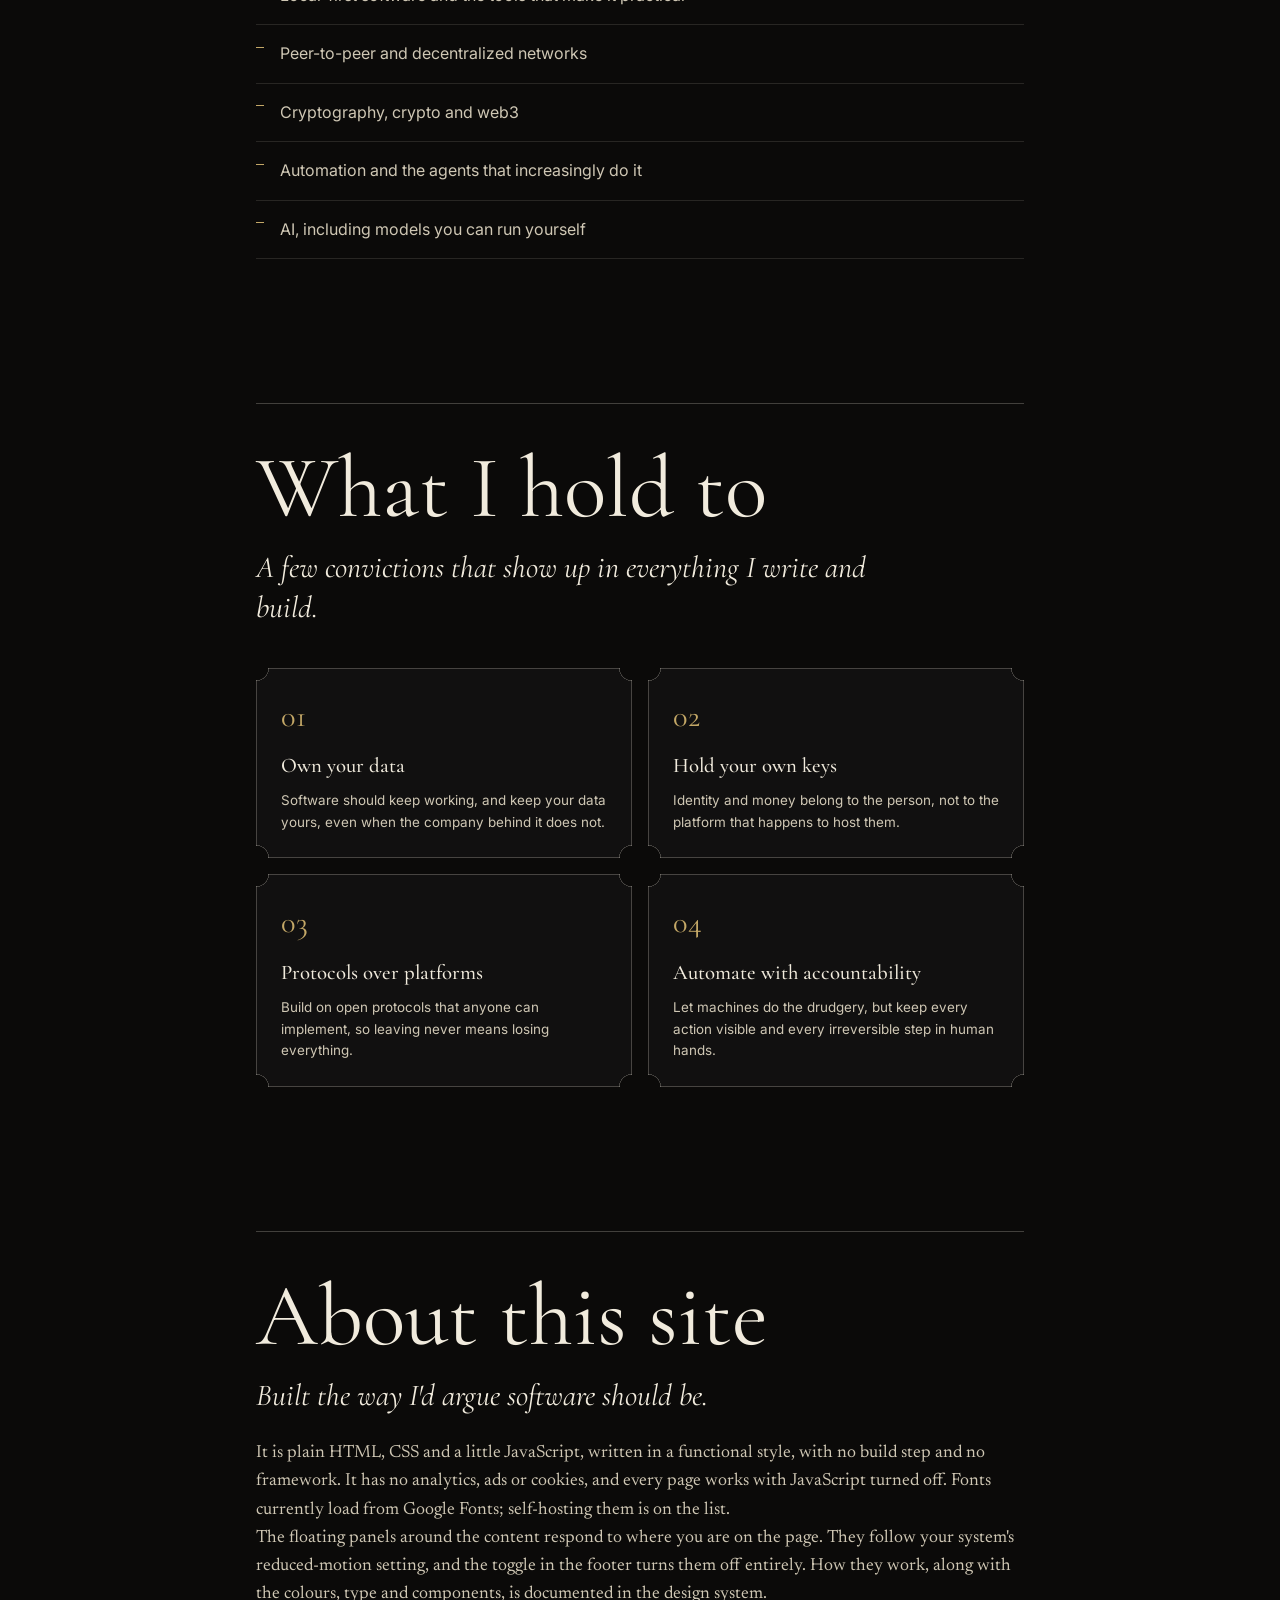
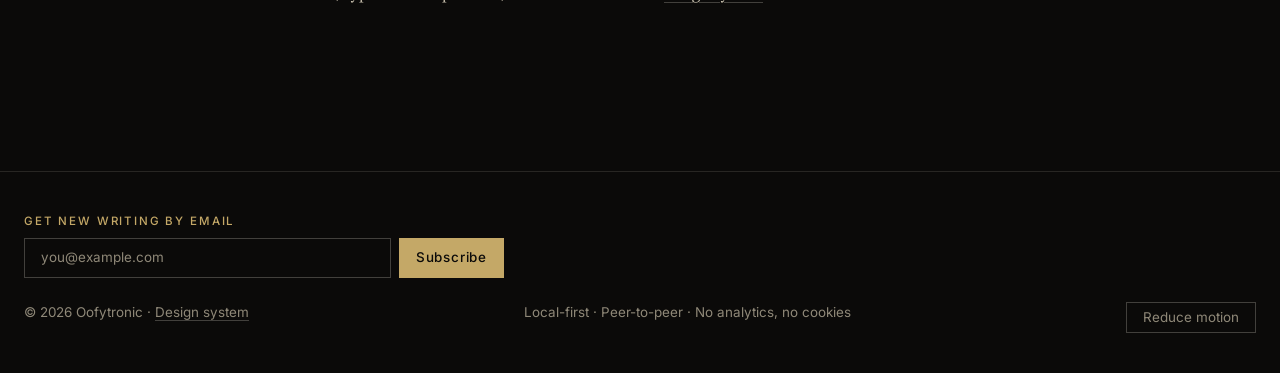
==== commit e568d621: "Add subscribe forms (footer and article island) and a comma in the tagline The island docks once a m" ====
--- a/about/index.html
+++ b/about/index.html
@@ -20,13 +20,13 @@
     <details class="family" data-island="family" data-zone="top-center" data-trigger="scrolled">
       <summary class="family__summary"><span>Family</span><span class="family__chevron" aria-hidden="true"></span></summary>
       <div class="family__panel">
-        <p class="family__title">The motuALIS family</p>
+        <p class="family__title">The Feathermode family</p>
         <ul class="family__list">
-        <li><a class="family__item" href="https://motualis.com" target="_blank" rel="noopener"><span class="family__name">motuALIS</span><span class="family__meta">Parent</span></a></li>
-        <li><a class="family__item" href="https://feathermode.com" target="_blank" rel="noopener"><span class="family__name">Feathermode</span><span class="family__meta">Publishing · Preview</span></a></li>
+        <li><a class="family__item" href="https://feathermode.com" target="_blank" rel="noopener"><span class="family__name">Feathermode</span><span class="family__meta">Parent</span></a></li>
+        <li><span class="family__item family__item--soon"><span class="family__name">Common Tongue</span><span class="family__meta">Communication · Soon</span></span></li>
         <li><span class="family__item family__item--soon"><span class="family__name">Airlift</span><span class="family__meta">Distribution · Soon</span></span></li>
-        <li><span class="family__item family__item--soon"><span class="family__name">Common Tongue</span><span class="family__meta">Communication · Soon</span></span></li>
         <li><a class="family__item" href="../" aria-current="true"><span class="family__name">Oofytronic</span><span class="family__meta">Blog · You are here</span></a></li>
+        <li><span class="family__item family__item--soon"><span class="family__name">Nimbus Nectar</span><span class="family__meta">Publication · Soon</span></span></li>
         </ul>
       </div>
     </details>
@@ -99,6 +99,13 @@
 </main>
 <footer class="site-footer">
   <div class="wrap">
+    <form class="subscribe subscribe--footer" action="mailto:hello@feathermode.com?subject=Subscribe%20to%20Oofytronic" method="post" enctype="text/plain">
+      <label class="subscribe__label" for="footer-email">Get new writing by email</label>
+      <div class="subscribe__row">
+        <input id="footer-email" name="email" type="email" required autocomplete="email" placeholder="you@example.com">
+        <button type="submit">Subscribe</button>
+      </div>
+    </form>
     <p>© 2026 Oofytronic · <a href="../design-system/">Design system</a></p>
     <p>Local-first · Peer-to-peer · No analytics, no cookies</p>
     <button type="button" class="motion-toggle" data-motion-toggle aria-pressed="false" hidden>Reduce motion</button>
--- a/css/style.css
+++ b/css/style.css
@@ -27,7 +27,7 @@
    A mask cuts the element; ::before strokes the border and the arcs in the same colour (--edge). */
 @property --edge { syntax: "<color>"; inherits: true; initial-value: transparent; }
 
-:where(.card, .toc, .next-island, .aside-note, .notched, .wordmark, .island, .family__summary, .family__panel, html[data-motion="full"] .filters) {
+:where(.card, .toc, .next-island, .subscribe-island, .aside-note, .notched, .wordmark, .island, .family__summary, .family__panel, html[data-motion="full"] .filters) {
   --notch: var(--notch-sm);
   --notch-ring: calc(var(--notch) + 2px);
   /* One opaque layer minus four corner discs. Straight edges never depend on sub-pixel layer sizes. */
@@ -40,9 +40,9 @@
     radial-gradient(circle at 100% 100%, #000 var(--notch), #0000 calc(var(--notch) + 0.5px)) 100% 100% / var(--notch-cut) var(--notch-cut) no-repeat;
   mask-composite: subtract, add, add, add, add;
 }
-:where(.card, .toc, .next-island, .aside-note, .notched--lg, .family__panel) { --notch: var(--notch-lg); }
+:where(.card, .toc, .next-island, .subscribe-island, .aside-note, .notched--lg, .family__panel) { --notch: var(--notch-lg); }
 .notched { position: relative; border: 1px solid transparent; --edge: var(--hairline-strong); }
-:where(.card, .toc, .next-island, .aside-note, .notched, .wordmark, .island, .family__summary, .family__panel, html[data-motion="full"] .filters)::before {
+:where(.card, .toc, .next-island, .subscribe-island, .aside-note, .notched, .wordmark, .island, .family__summary, .family__panel, html[data-motion="full"] .filters)::before {
   content: ""; position: absolute; inset: -1px; z-index: 1; pointer-events: none;
   border: 1px solid var(--edge);
   background:
@@ -210,8 +210,8 @@
 }
 
 /* ---------- Family island ----------
-   Lists every member of the motuALIS family and marks the current one. A <details>, so it works with no
-   JavaScript; js/main.js only adds close-on-outside-click and Escape. Zone: top-center. */
+   Lists every member of the Feathermode family and marks the current one. A <details>, so it works with no
+   JavaScript; js/main.js only adds close-on-outside-click and Escape. Zone: top-center (top right on phones). */
 .family { position: relative; --family-w: min(21rem, calc(100vw - 2 * var(--space-3))); }
 .family__summary {
   list-style: none; display: inline-flex; align-items: center; gap: var(--space-2);
@@ -255,8 +255,8 @@
 .hero .wrap { position: relative; z-index: 1; }
 .hero h1 {
   font-family: var(--font-display); font-weight: 400;
-  font-size: var(--step-4); line-height: 1.02; letter-spacing: -0.01em;
-  max-width: 16ch; margin: var(--space-3) auto var(--space-4);
+  font-size: clamp(2.4rem, 1.6rem + 4vw, 4.4rem); line-height: 1.04; letter-spacing: -0.01em;
+  max-width: 22ch; margin: var(--space-3) auto var(--space-4);
 }
 .hero h1 em { font-style: italic; color: var(--accent); }
 .hero p.lede { max-width: 38rem; margin-inline: auto; color: var(--text-soft); font-size: var(--step-1); }
@@ -406,7 +406,7 @@
 
 /* ---------- Article islands: contents and next essay ----------
    Static: ordinary in-flow blocks. Dynamic: placed by their zone (see Zones); only internals live here. */
-.toc, .next-island {
+.toc, .next-island, .subscribe-island {
   max-width: var(--measure); margin: 0 auto var(--space-6); padding: var(--space-4);
   position: relative; border: 1px solid transparent; --edge: var(--hairline);
 }
@@ -575,3 +575,38 @@
 .tokens li { display: flex; justify-content: space-between; gap: var(--space-4); padding: var(--space-3) 0; border-bottom: 1px solid var(--hairline); }
 .demo-quote { margin: 0; padding: var(--space-2) var(--space-4); border-left: 1px solid var(--accent); font-family: var(--font-display); font-style: italic; font-size: var(--step-3); line-height: 1.2; }
 .doc__section .demo-quote p { font-family: var(--font-display); font-size: inherit; color: var(--text); }
+
+/* Phones: the nav island sits at the bottom (or the stage dock does), so the family dropdown moves to the top right */
+@media (max-width: 40rem) {
+  html[data-motion="full"] .site-header [data-zone="top-center"] { grid-column: 3; justify-self: end; }
+  html[data-motion="full"] .family__panel { left: auto; right: 0; margin-left: 0; }
+}
+
+/* Placeholders: things that will exist later. Dimmed, not links, no hover. */
+.card--placeholder { opacity: 0.6; pointer-events: none; }
+.project-row--static:hover, .project-row--static:focus-within { background: none; }
+
+/* ---------- Subscribe: form (footer) and article island ---------- */
+.subscribe__label, .subscribe-island__label { display: block; font-size: var(--step--2); font-weight: 500; letter-spacing: var(--track-caps); text-transform: uppercase; color: var(--accent); margin-bottom: var(--space-2); }
+.subscribe__row { display: flex; gap: var(--space-2); }
+.subscribe input, .subscribe button {
+  font: inherit; font-size: var(--step--1); min-width: 0; border-radius: 0; padding: var(--space-2) var(--space-3);
+  border: 1px solid var(--hairline-strong); color: var(--text); background: transparent;
+}
+.subscribe input { flex: 1; transition: border-color var(--speed); }
+.subscribe input::placeholder { color: var(--text-muted); }
+.subscribe input:hover, .subscribe input:focus { border-color: var(--accent); }
+.subscribe input:focus-visible { outline: 1px solid var(--accent); outline-offset: 2px; }
+.subscribe button { cursor: pointer; font-weight: 500; letter-spacing: 0.06em; color: var(--night-950); background: var(--accent); border-color: var(--accent); transition: filter var(--speed); }
+.subscribe button:hover { filter: brightness(1.12); }
+.subscribe button:focus-visible { outline: 1px solid var(--accent); outline-offset: 2px; }
+.subscribe--footer { flex: 1 0 100%; margin-bottom: var(--space-3); }
+.subscribe--footer .subscribe__row { max-width: 30rem; }
+
+/* The island is for the right gutter only: stacked field and button; it is hidden in the static layout and
+   below 70rem, where the footer form is the way to subscribe. */
+.subscribe-island .subscribe__row { flex-direction: column; }
+.subscribe-island__label { margin-bottom: var(--space-3); line-height: 1.4; }
+.subscribe-island .subscribe__label { position: absolute; width: 1px; height: 1px; overflow: hidden; clip-path: inset(50%); white-space: nowrap; }
+html:not([data-motion="full"]) .subscribe-island { display: none; }
+@media (max-width: 69.99rem) { .subscribe-island { display: none; } }
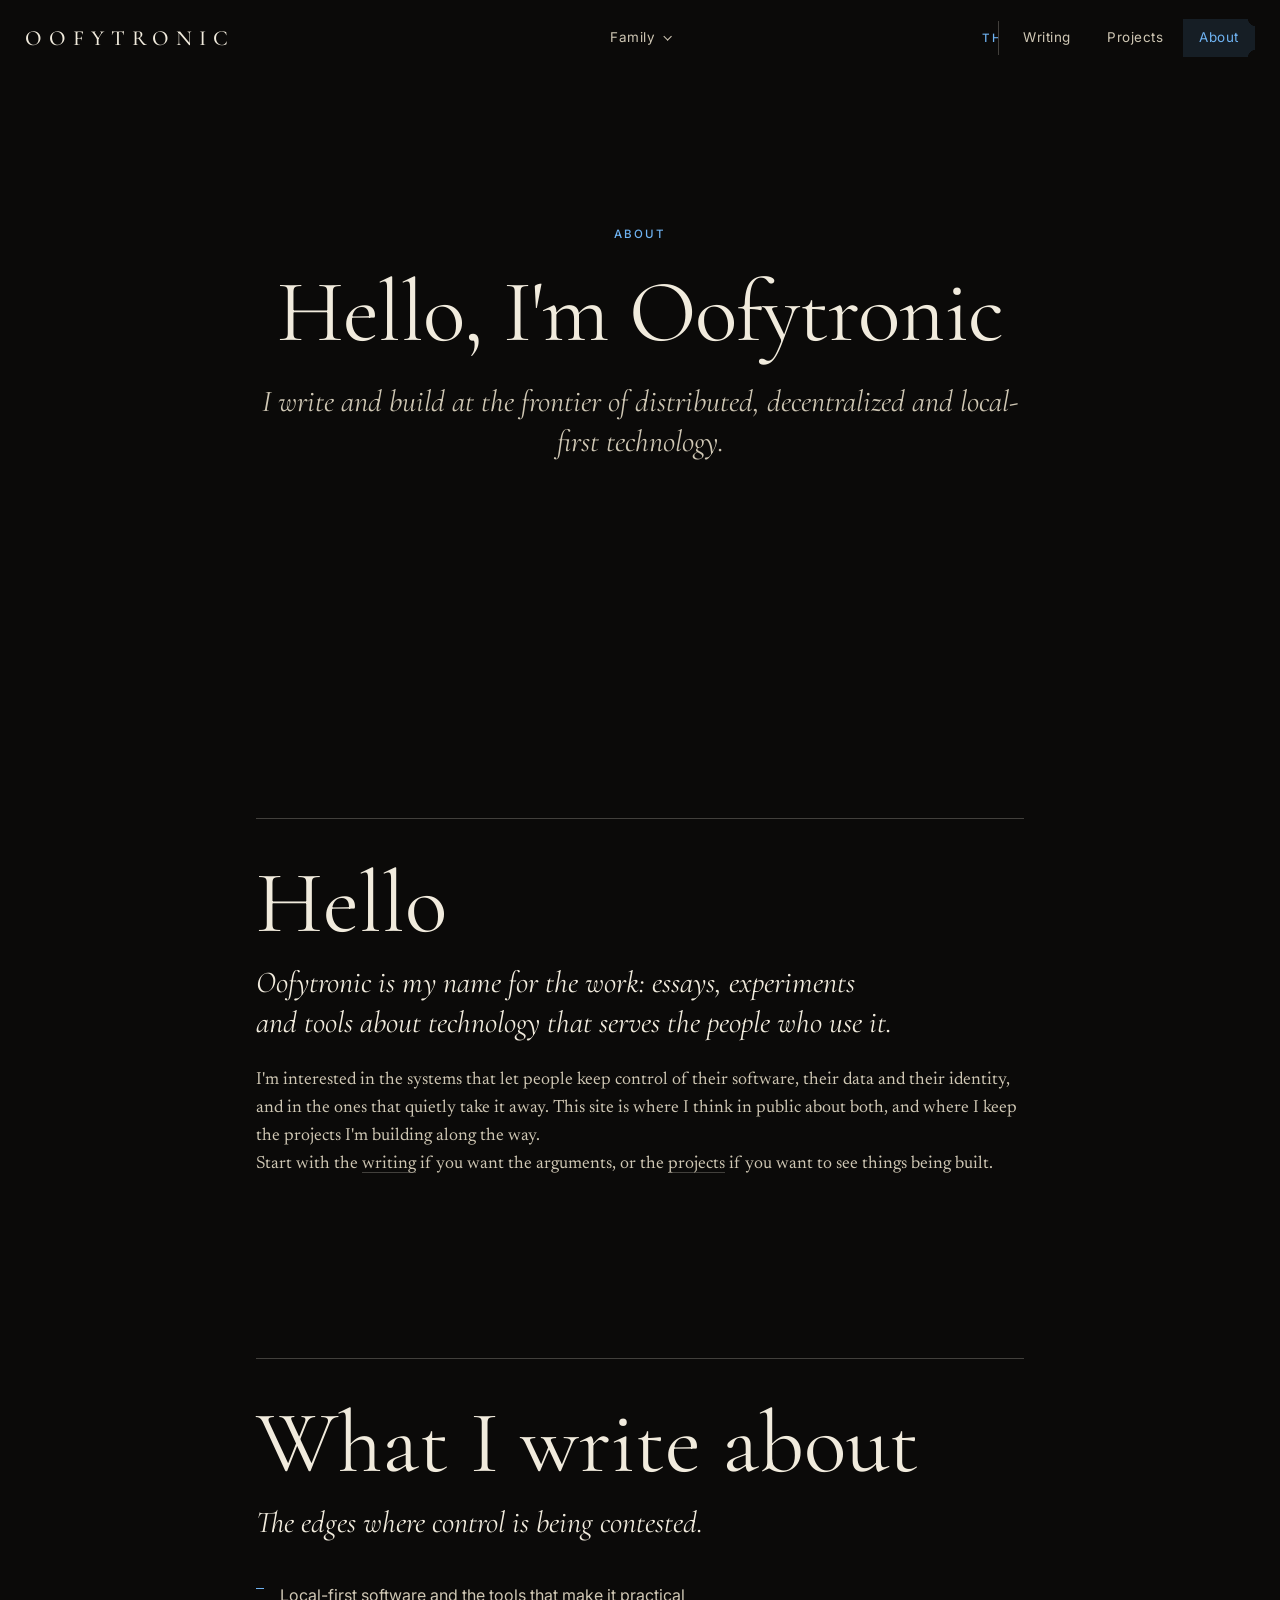
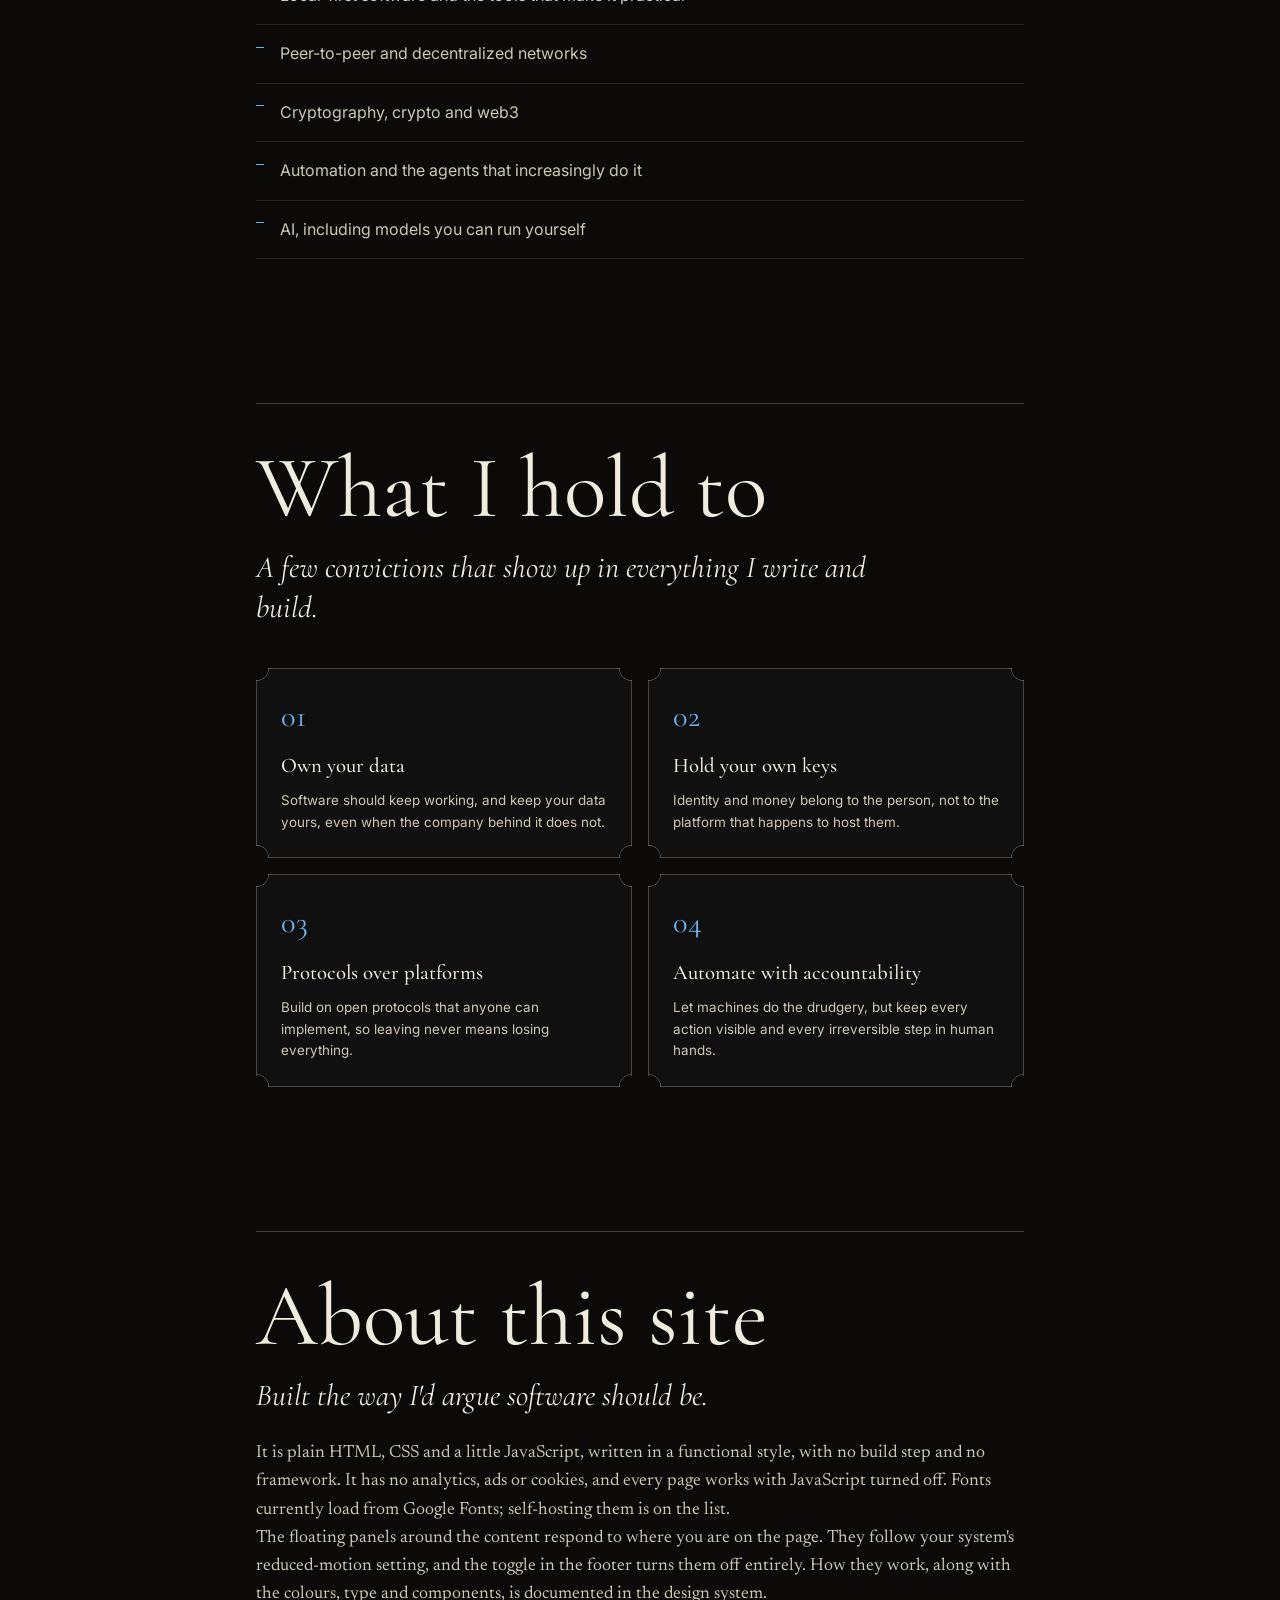
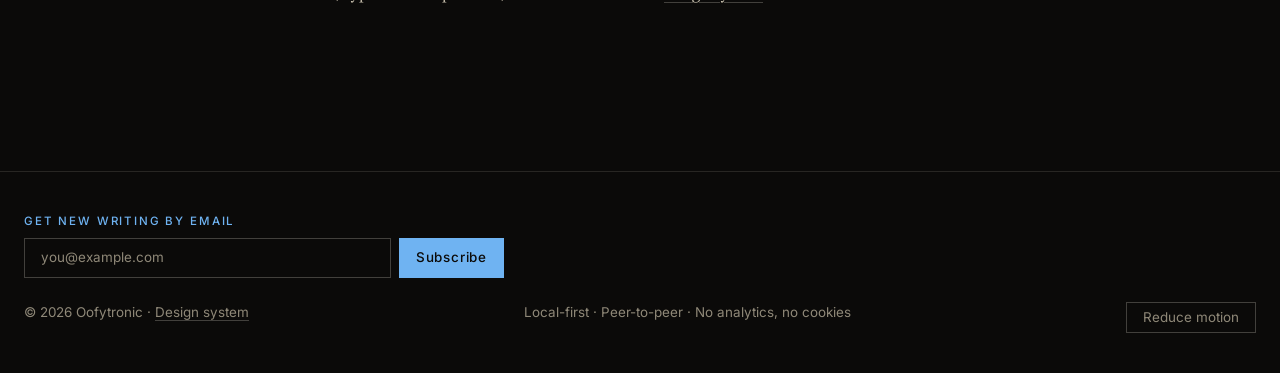
==== commit c53bf756: "Stop islands flashing on page load Sets the motion mode in an inline head script before first paint " ====
--- a/about/index.html
+++ b/about/index.html
@@ -9,6 +9,7 @@
   <link rel="preconnect" href="https://fonts.googleapis.com">
   <link rel="preconnect" href="https://fonts.gstatic.com" crossorigin>
   <link rel="stylesheet" href="../css/style.css">
+  <script>/* motion early: choose the layout before first paint so islands never flash */try{var m=localStorage.getItem("oofytronic:motion")}catch(e){}document.documentElement.dataset.motion=m||(matchMedia("(prefers-reduced-motion: reduce)").matches?"reduced":"full")</script>
   <script src="../js/main.js" defer></script>
 </head>
 <body>
@@ -47,7 +48,7 @@
     <h1 class="article__title">Hello, I'm Oofytronic</h1>
     <p class="article__dek">I write and build at the frontier of distributed, decentralized and local-first technology.</p>
   </header>
-  <nav class="toc" aria-label="Contents" data-island="contents" data-zone="left" data-trigger="band" data-target="#about-body" data-dock="flow">
+  <nav class="toc" aria-label="Contents" data-island="contents" data-zone="left" data-trigger="band" data-target="#about-body" data-dock="away">
     <p class="toc__title">On this page</p>
     <div class="toc__meter" aria-hidden="true"></div>
     <ol class="toc__list">
--- a/css/style.css
+++ b/css/style.css
@@ -18,7 +18,7 @@
 a { color: inherit; text-decoration-color: var(--hairline-strong); text-underline-offset: 0.25em; }
 a:hover { text-decoration-color: var(--accent); }
 :focus-visible { outline: 1px solid var(--accent); outline-offset: 4px; }
-::selection { background: var(--brass-600); color: var(--night-950); }
+::selection { background: var(--sky-600); color: var(--cream-100); }
 h1, h2, h3, p { margin: 0; }
 h1, h2, h3 { text-wrap: balance; }
 
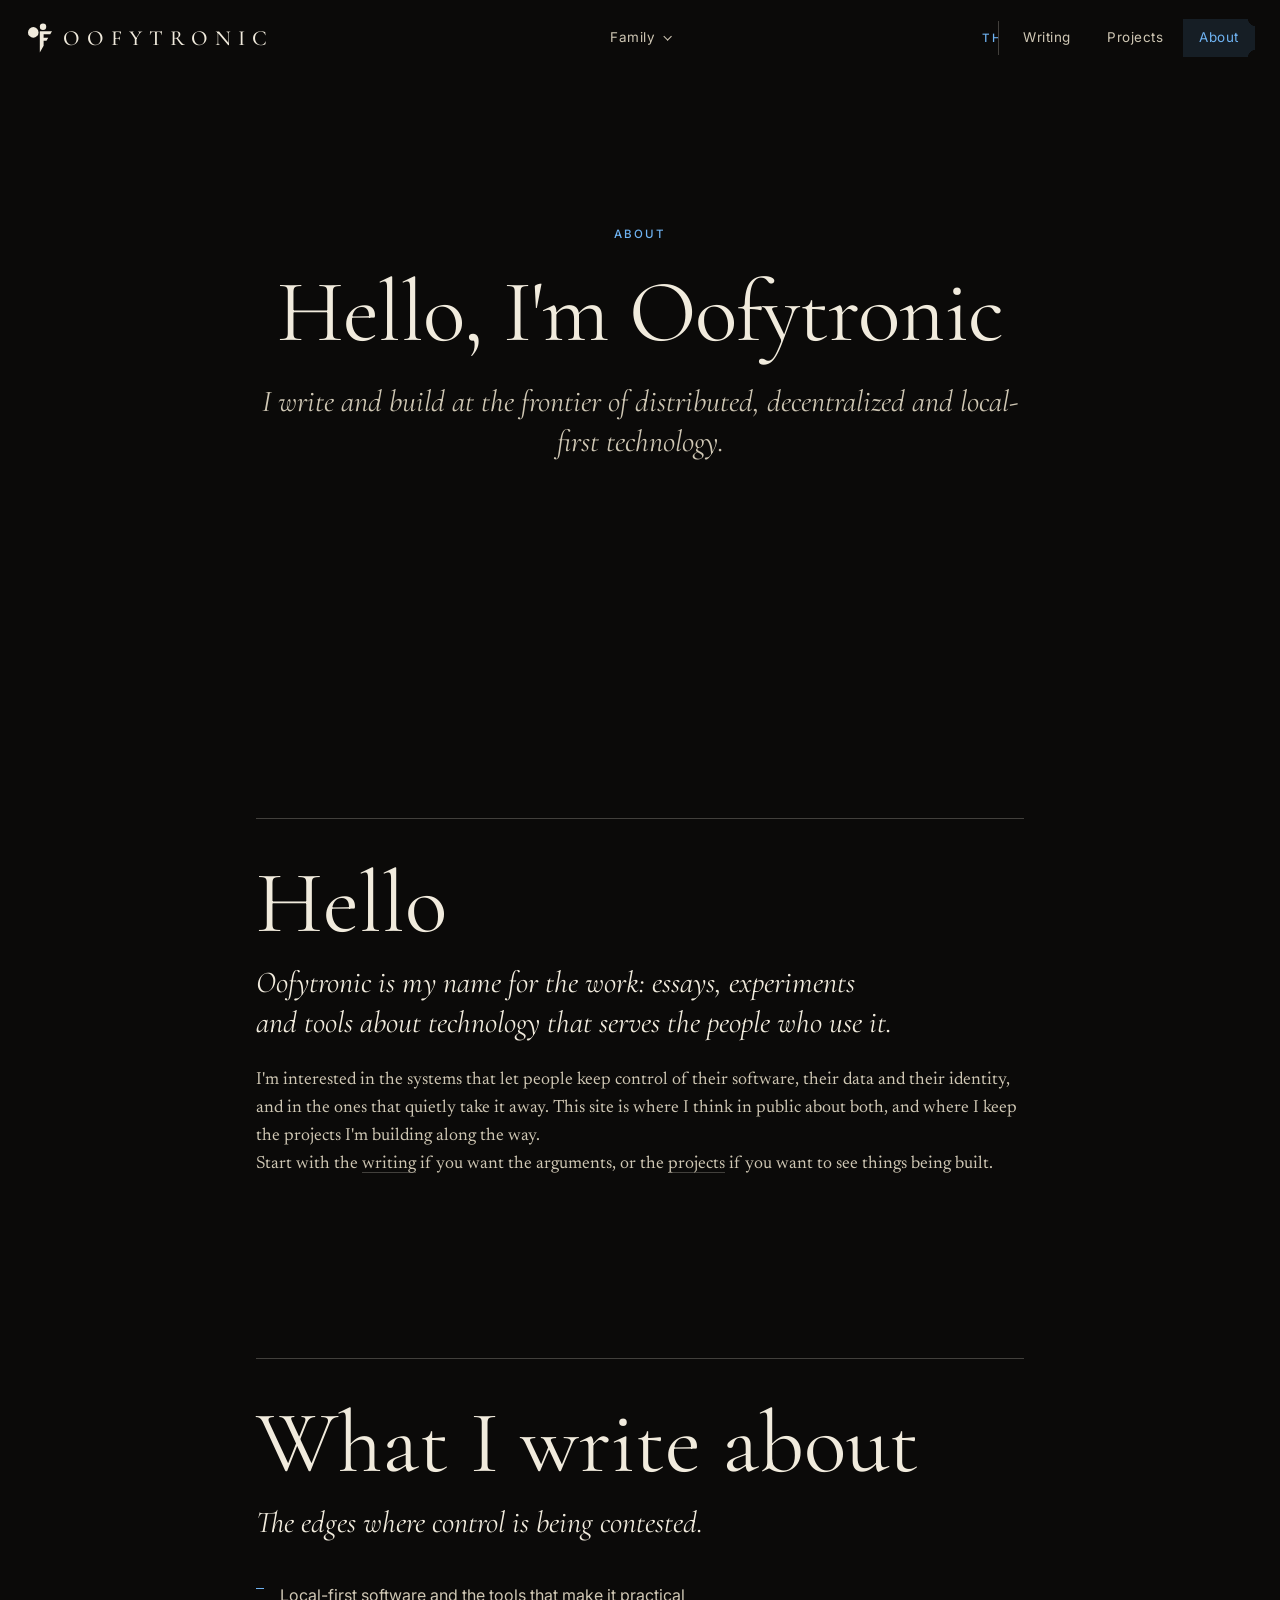
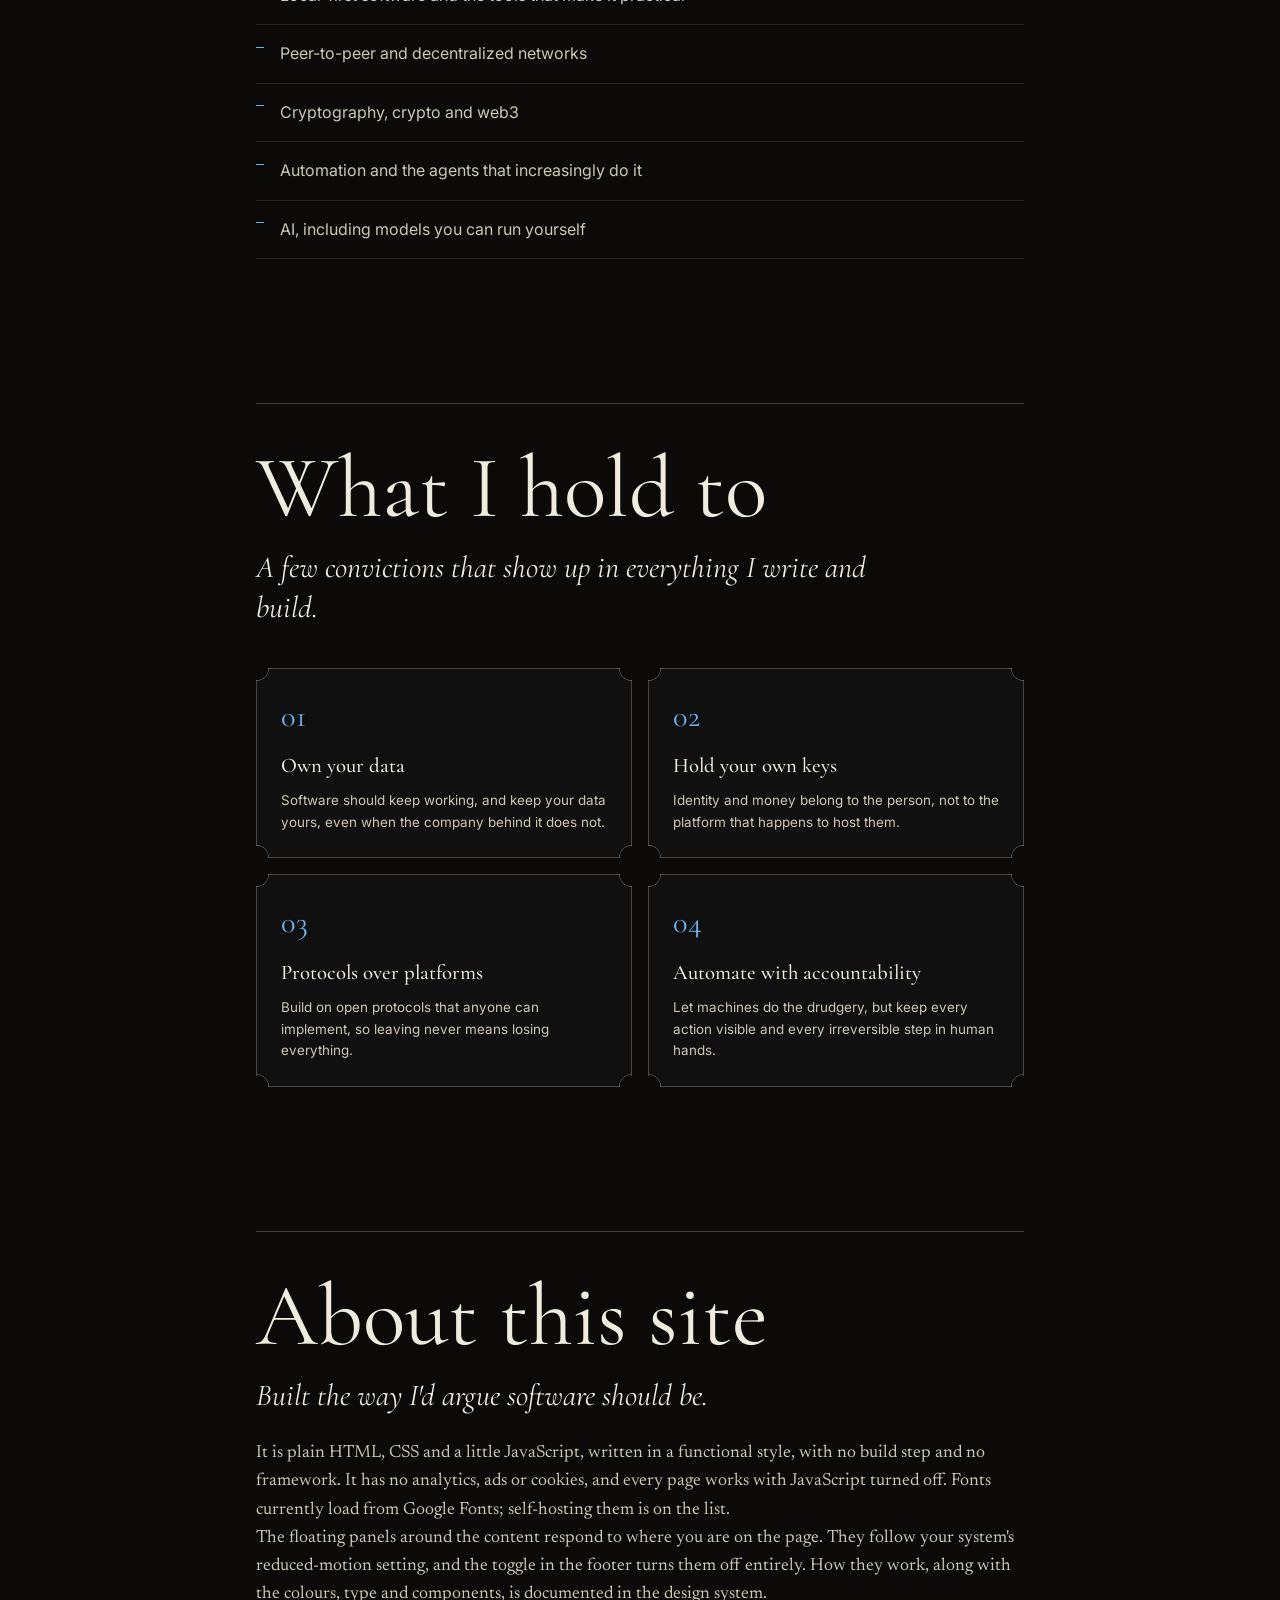
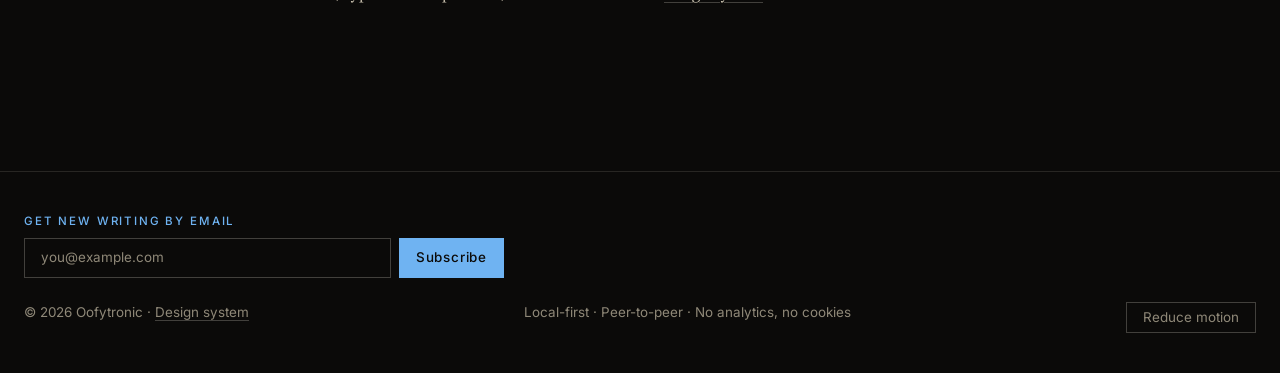
==== commit e24c70a3: "Add the oof icon as the nav logo and favicon Icon taken from oofytronic/playlister (public/oof-icon." ====
--- a/about/index.html
+++ b/about/index.html
@@ -6,6 +6,7 @@
   <title>About · Oofytronic</title>
   <meta name="description" content="About Oofytronic: writing and building at the frontier of distributed, decentralized and local-first technology.">
   <meta name="theme-color" content="#0b0a09">
+  <link rel="icon" type="image/svg+xml" href="../assets/favicon.svg">
   <link rel="preconnect" href="https://fonts.googleapis.com">
   <link rel="preconnect" href="https://fonts.gstatic.com" crossorigin>
   <link rel="stylesheet" href="../css/style.css">
@@ -17,7 +18,7 @@
 <a class="skip-link" href="#main">Skip to content</a>
 <header class="site-header">
   <div class="wrap">
-    <a class="wordmark" href="../" data-island="wordmark" data-zone="top-left" data-trigger="scrolled"><span class="wordmark__o">O</span><span class="wordmark__rest"><span>ofytronic</span></span></a>
+    <a class="wordmark" href="../" data-island="wordmark" data-zone="top-left" data-trigger="scrolled" aria-label="Oofytronic, home"><img class="wordmark__mark" src="../assets/oof-icon.svg" alt="" width="1000" height="1000"><span class="wordmark__rest"><span><span class="wordmark__text">oofytronic</span></span></span></a>
     <details class="family" data-island="family" data-zone="top-center" data-trigger="scrolled">
       <summary class="family__summary"><span>Family</span><span class="family__chevron" aria-hidden="true"></span></summary>
       <div class="family__panel">
--- a/css/style.css
+++ b/css/style.css
@@ -134,7 +134,7 @@
    floating "islands" that respond to scroll (state set in js/main.js). */
 .site-header { border-bottom: 1px solid var(--hairline); }
 .site-header .wrap {
-  display: grid; grid-template-columns: 1fr auto 1fr; align-items: center; gap: var(--space-4);
+  display: grid; grid-template-columns: minmax(max-content, 1fr) auto minmax(max-content, 1fr); align-items: center; gap: var(--space-4);
   padding-block: var(--space-3);
 }
 
@@ -147,6 +147,8 @@
   position: relative; border: 1px solid transparent; --edge: transparent;
 }
 .wordmark:focus-visible { outline-offset: -4px; }
+.wordmark__mark { height: 1.9rem; width: 1.9rem; flex: none; }
+.wordmark__text { display: block; padding-left: 0.5rem; white-space: nowrap; }
 .wordmark__rest { display: inline-grid; grid-template-columns: 1fr; }
 .wordmark__rest > span { overflow: hidden; min-width: 0; }
 
@@ -610,3 +612,18 @@
 .subscribe-island .subscribe__label { position: absolute; width: 1px; height: 1px; overflow: hidden; clip-path: inset(50%); white-space: nowrap; }
 html:not([data-motion="full"]) .subscribe-island { display: none; }
 @media (max-width: 69.99rem) { .subscribe-island { display: none; } }
+
+/* The logo plus the full name is wide; tighten the tracking on phones so it fits beside the family dropdown */
+@media (max-width: 40rem) {
+  .wordmark { font-size: 1.1rem; letter-spacing: 0.2em; }
+  .wordmark__mark { height: 1.7rem; width: 1.7rem; }
+}
+@media (max-width: 24rem) {
+  .site-header .wrap { gap: var(--space-2); }
+  .wordmark { font-size: 1rem; letter-spacing: 0.1em; }
+  .wordmark__mark { height: 1.5rem; width: 1.5rem; }
+  .wordmark__text { padding-left: 0.35rem; }
+  .family__summary { padding-inline: var(--space-2); }
+}
+.subscribe--footer, .subscribe__row { min-width: 0; max-width: 100%; }
+.subscribe input { width: 100%; }
